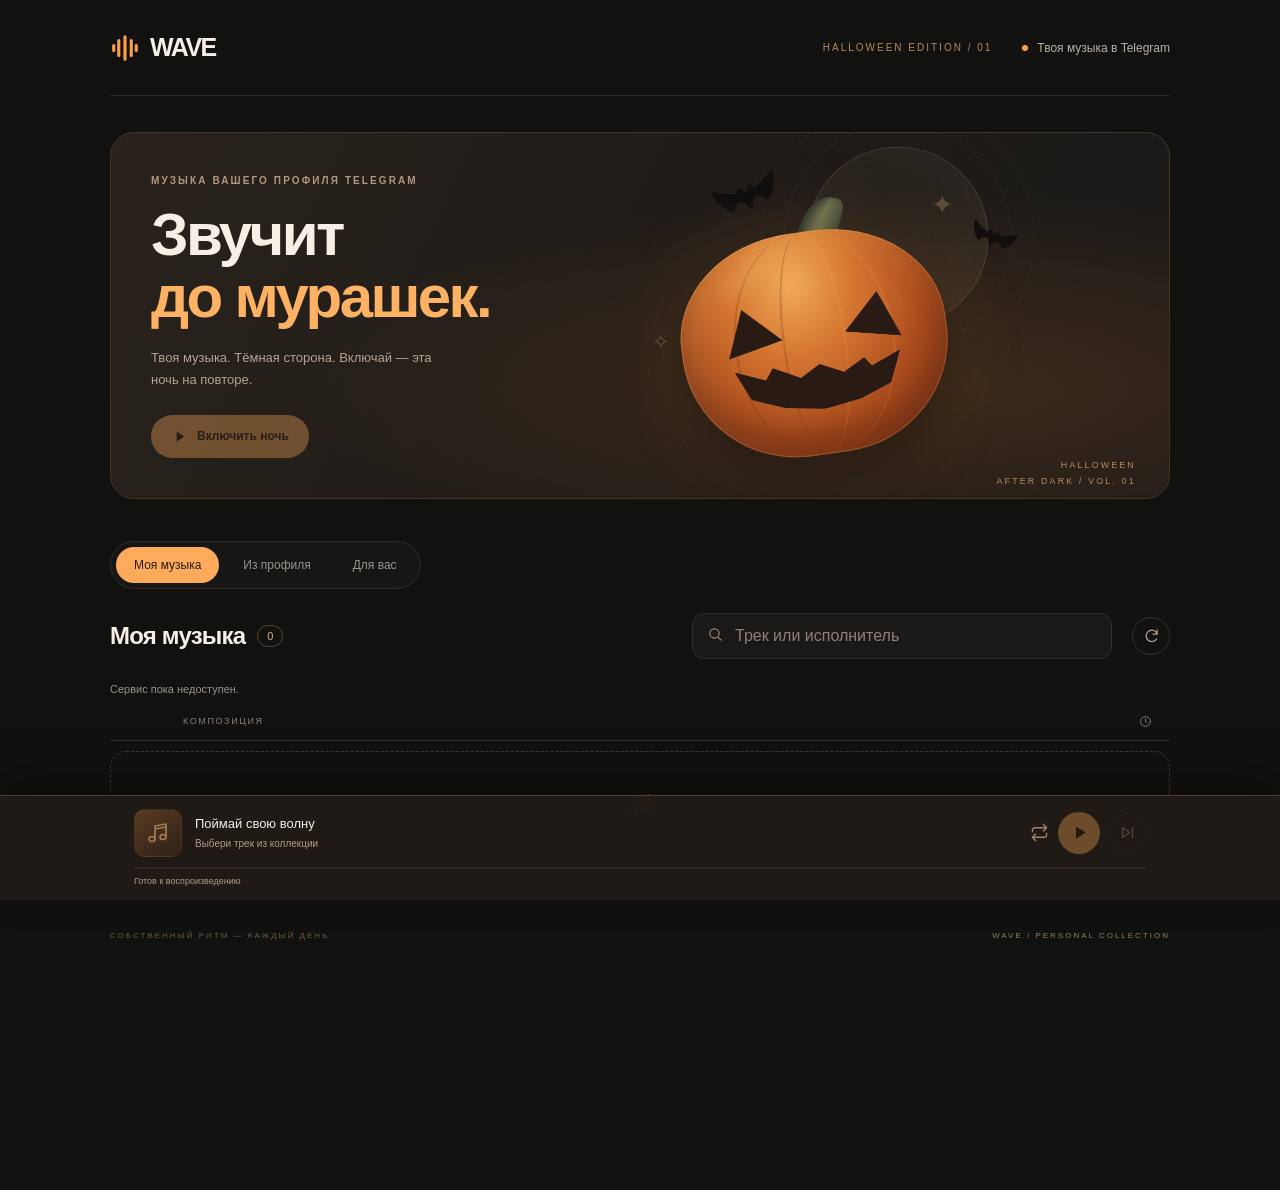
==== docs/index.html @ 6af0f184 "Keep player above search and configure Telegram fullscreen and swipe behavior" ====
<!doctype html>
<html lang="ru" data-theme="halloween">
<head>
<meta charset="utf-8">
<meta name="viewport" content="width=device-width, initial-scale=1, minimum-scale=1, maximum-scale=1, user-scalable=no, viewport-fit=cover">
<meta name="referrer" content="no-referrer">
<meta name="theme-color" content="#101211">
<title>WAVE — на своей волне</title>
<script src="https://telegram.org/js/telegram-web-app.js"></script>
<script src="./config.js"></script>
<script defer src="./app.js"></script>
<style>
:root{color-scheme:dark;--bg:#101211;--surface:#191c1a;--text:#f0f2ed;--muted:#8f9891;--line:#2b302c;--mint:#c0f2ce;font-family:Inter,-apple-system,BlinkMacSystemFont,"Segoe UI",sans-serif;background:var(--bg);color:var(--text);font-synthesis:none}
*{box-sizing:border-box}body{margin:0;-webkit-font-smoothing:antialiased}button,input{font:inherit}button{cursor:pointer}button:disabled{opacity:.35;cursor:default}button,input,summary{-webkit-tap-highlight-color:transparent}button:focus-visible,input:focus-visible,summary:focus-visible{outline:2px solid var(--mint);outline-offset:5px}button{color:inherit}svg{display:block;width:22px;height:22px;fill:none;stroke:currentColor;stroke-width:1.7;stroke-linecap:round;stroke-linejoin:round}.symbols{position:absolute;width:0;height:0;overflow:hidden}[hidden]{display:none!important}
.shell{max-width:1140px;margin:0 auto;padding:0 40px}.topbar{height:96px;display:flex;align-items:center;justify-content:space-between;border-bottom:1px solid var(--line)}.brand{display:flex;align-items:center;gap:10px;font-size:25px;font-weight:800;letter-spacing:-1.5px}.brand svg{width:30px;height:30px;color:var(--mint);stroke-width:2.5}.topnote{display:flex;align-items:center;gap:9px;color:#b9c0b9;font-size:12px}.topnote i{width:6px;height:6px;background:var(--mint);border-radius:50%}.edition{color:#626d65;font-size:10px;letter-spacing:2px;text-transform:uppercase}.header-end{display:flex;align-items:center;gap:30px}
main{padding-bottom:250px}.hero{position:relative;display:grid;grid-template-columns:1.2fr 1fr;min-height:340px;margin:36px 0 42px;overflow:hidden;border-radius:24px;border:1px solid #303c32;background:linear-gradient(120deg,#202a21 0%,#202a21 40%,#18221b 100%)}.hero-copy{padding:38px 38px 34px;z-index:1}.eyebrow{margin:0 0 18px;color:#a8baa9;font-size:10px;font-weight:600;letter-spacing:2.1px;text-transform:uppercase}.hero h1{margin:0;font-size:clamp(38px,5vw,62px);font-weight:550;line-height:1.04;letter-spacing:-3px}.hero h1 span{color:var(--mint)}.hero-description{color:#acb7ad;font-size:13px;line-height:1.7;max-width:340px;margin:18px 0 24px}.primary{border:0;display:inline-flex;align-items:center;justify-content:center;gap:9px;border-radius:30px;padding:13px 20px;background:var(--mint);color:#17251b;font-size:12px;font-weight:650;transition:background .15s,transform .15s}.primary:hover:enabled{background:#d6ffdf;transform:translateY(-1px)}.primary svg{width:17px;height:17px;fill:currentColor;stroke:none}.hero-art{position:relative;min-height:300px;overflow:hidden}.record{width:300px;height:300px;position:absolute;left:8%;top:25px;border-radius:50%;background:repeating-radial-gradient(circle at center,#181d19 0,#181d19 2px,#2d352d 3px,#131814 4px);box-shadow:0 18px 55px #0007;transform:rotate(-20deg);border:1px solid #424e40}.record:before{content:"";position:absolute;inset:29%;border-radius:50%;background:conic-gradient(from 30deg,#c2edbd,#75a887,#d5f5c3,#91ba8a,#c2edbd);border:8px solid #141a15}.record:after{content:"";position:absolute;inset:48%;background:#19251b;border:2px solid #c6e6bf;border-radius:50%}.record-type{position:absolute;top:122px;left:0;right:0;text-align:center;font-size:11px;font-weight:800;letter-spacing:4px;color:#263b2b;transform:rotate(20deg)}.orbit{position:absolute;width:360px;height:360px;top:-6px;left:0;border:1px solid #64745b44;border-radius:50%;transform:rotate(-25deg)}.orbit:after{content:"";position:absolute;right:12%;top:10%;width:8px;height:8px;background:var(--mint);border-radius:50%;box-shadow:0 0 20px #c0f2ce66}.art-caption{position:absolute;bottom:26px;right:25px;letter-spacing:2px;font-size:8px;color:#859b81;text-transform:uppercase}
.library-top{display:flex;justify-content:space-between;align-items:center;gap:20px;margin-bottom:22px}.section-title{display:flex;align-items:center;gap:12px}.section-title h2{font-size:24px;font-weight:550;letter-spacing:-.8px;margin:0}.count{border:1px solid #384139;color:#a5b2a6;border-radius:30px;padding:4px 9px;font-size:11px;font-variant-numeric:tabular-nums}.icon-button{display:grid;place-items:center;width:38px;height:38px;flex-shrink:0;border:1px solid var(--line);border-radius:50%;background:transparent;color:#a9b3aa;transition:background .15s}.icon-button:hover:enabled{background:#28312a;color:var(--mint)}.icon-button svg{width:17px;height:17px}.search-wrap{position:relative;max-width:320px;flex:1;margin-left:auto}.search-wrap svg{position:absolute;left:15px;top:13px;color:#79867c;width:17px;height:17px}input[type=search]{appearance:none;width:100%;border:1px solid var(--line);border-radius:12px;padding:13px 14px 13px 42px;background:#171b18;color:var(--text);font-size:12px}input::placeholder{color:#77837b}.library-status{color:var(--muted);font-size:11px;line-height:1.6;min-height:18px;margin:0 0 16px}.table-head{display:flex;align-items:center;justify-content:space-between;border-bottom:1px solid var(--line);padding:0 18px 12px 73px;font-size:9px;letter-spacing:1.6px;color:#727f75;text-transform:uppercase}.table-head svg{width:13px;height:13px}#tracks{list-style:none;padding:0;margin:8px 0 0}.track{display:flex;align-items:center;gap:14px;text-align:left;width:100%;background:transparent;border:1px solid transparent;padding:10px 12px;border-radius:12px;transition:background .15s}.track:hover:enabled{background:#1b211c}.track.active{background:#243027;border-color:#3f5745}.track-art{display:grid;place-items:center;position:relative;width:42px;height:42px;flex-shrink:0;overflow:hidden;border-radius:9px;color:#e1efdd;background:var(--cover,#364d3d)}.track-art:before{content:"";position:absolute;width:40px;height:40px;border:1px solid #ffffff30;border-radius:50%;transform:translate(12px,14px)}.track-art:after{content:"";position:absolute;width:23px;height:23px;border:1px solid #ffffff30;border-radius:50%;transform:translate(12px,14px)}.track-art svg{width:18px;height:18px;z-index:1}.track-copy{flex:1;min-width:0}.track-title{display:block;overflow:hidden;text-overflow:ellipsis;white-space:nowrap;font-size:13px;font-weight:500;color:#e1e7de}.track.active .track-title{color:var(--mint)}.track-detail{display:block;color:#88958b;font-size:11px;margin-top:6px;overflow:hidden;text-overflow:ellipsis;white-space:nowrap}.track-duration{color:#8a978d;font-size:11px;font-variant-numeric:tabular-nums;flex-shrink:0}.track-current{width:18px;height:18px;color:var(--mint);display:none}.track.active .track-current{display:block}.track.active .track-duration{display:none}.empty-state{padding:40px 12px;text-align:center;border:1px dashed #2e3930;border-radius:16px;margin-top:10px}.empty-state svg{margin:auto auto 14px;color:#809a84;width:28px;height:28px}.empty-state p{color:#8d9d90;font-size:13px;margin:0;line-height:1.7}.secondary{background:transparent;border:1px solid #364338;color:#c1cfc3;border-radius:30px;padding:11px 20px;font-size:12px}#more{display:block;margin:22px auto}.tools{margin-top:30px;border-top:1px solid var(--line);padding-top:18px;color:#6e7f72;font-size:11px}.tools summary{cursor:pointer;width:max-content}.tools-content{padding-top:18px}.tools p{line-height:1.7;max-width:500px}.tools button{font-size:11px;padding:9px 13px;margin-right:8px}.tools pre{white-space:pre-wrap;overflow-wrap:anywhere;font-size:10px;max-height:180px;overflow:auto}.library-heading-note{display:flex;justify-content:space-between;color:#526357;letter-spacing:2px;font-size:8px;margin-top:34px}.library-heading-note span:last-child{color:#7c8b80}
.player-dock{position:fixed;bottom:0;left:0;right:0;z-index:10;border-top:1px solid #344137;background:#181f1bea;backdrop-filter:blur(24px);-webkit-backdrop-filter:blur(24px);padding:16px 0 max(12px,env(safe-area-inset-bottom));box-shadow:0 -14px 50px #0003}.player-inner{max-width:1060px;margin:auto;display:grid;grid-template-columns:1fr minmax(200px,1.1fr) auto;gap:20px;align-items:center;padding:0 24px}.now-playing{display:flex;align-items:center;gap:13px;min-width:0}.now-art{width:48px;height:48px;border-radius:11px;background:linear-gradient(145deg,#466c51,#24392b);flex-shrink:0;display:grid;place-items:center;color:var(--mint)}.now-art svg{width:24px;height:24px}.now-meta{min-width:0}.now-meta h2{font-size:13px;font-weight:500;margin:0 0 7px;white-space:nowrap;overflow:hidden;text-overflow:ellipsis}.now-meta small{color:#91a295;font-size:10px;display:block;overflow:hidden;text-overflow:ellipsis;white-space:nowrap}.transport{display:flex;align-items:center;gap:9px}.transport .primary{min-width:90px;padding:12px 15px;font-size:11px}.transport .icon-button{width:37px;height:37px}.repeat-label{cursor:pointer;display:flex;align-items:center;color:#718477;position:relative}.repeat-label svg{width:19px;height:19px}.repeat-label input{position:absolute;opacity:0;width:30px;height:30px;left:-5px;cursor:pointer}.repeat-label:has(input:checked){color:var(--mint)}.repeat-label:focus-within{outline:2px solid var(--mint);outline-offset:5px;border-radius:4px}.audio-wrap{min-width:0}audio{width:100%;display:block;height:34px;accent-color:var(--mint);color-scheme:dark}#status{font-size:9px;color:#91a295;margin:7px 10px 0;min-height:12px;line-height:1.5}.player-dock:not(.has-track) .now-art{opacity:.6}.profile-refresh.busy svg{animation:spin 1s linear infinite}@keyframes spin{to{transform:rotate(360deg)}}
@media(min-width:1000px){.hero{min-height:355px}.hero-art{transform:scale(1.1);transform-origin:center right}.hero-copy{padding:40px}}
@media(max-width:700px){.shell{padding:0 20px}.topbar{height:76px}.brand{font-size:23px}.brand svg{width:26px;height:26px}.edition{display:none}.topnote{font-size:10px}.hero{margin:24px 0 30px;grid-template-columns:1fr .55fr;min-height:285px;border-radius:20px}.hero-copy{padding:25px 22px;min-width:0}.eyebrow{font-size:8px;letter-spacing:1.6px;max-width:180px;line-height:1.7;margin-bottom:16px}.hero h1{font-size:40px;letter-spacing:-2px;position:relative;width:230px}.hero-description{font-size:11px;max-width:190px;margin:15px 0 20px}.hero-art{min-height:240px;overflow:visible;pointer-events:none}.record{width:220px;height:220px;top:42px;left:0;opacity:.65}.record-type{top:89px;font-size:8px}.orbit{width:250px;height:250px;top:27px;left:-15px}.art-caption{display:none}.hero-copy .primary{font-size:11px;padding:12px 16px}.library-top{flex-wrap:wrap;gap:16px;margin-bottom:14px}.section-title h2{font-size:23px}.search-wrap{flex-basis:100%;order:3;max-width:none;margin-left:0}.profile-refresh{margin-left:auto}.library-status{font-size:10px}.table-head{font-size:8px;padding-left:65px}.track{padding:9px 6px;gap:12px}.track-title{font-size:12px}.track-detail{font-size:10px}.track-art{width:40px;height:40px}.track-duration{font-size:10px}.player-inner{grid-template-columns:1fr auto;gap:12px;padding:0 18px}.audio-wrap{grid-column:1/-1;grid-row:2}.now-art{width:42px;height:42px}.now-meta h2{font-size:12px;max-width:190px}.now-meta small{font-size:10px}.transport{gap:10px}.transport .primary{min-width:74px;padding:11px 12px;font-size:10px}.transport .icon-button{width:30px;height:30px;border:0}.repeat-label{display:none}.player-dock{padding-top:14px}.library-heading-note{font-size:7px}main{padding-bottom:245px}}
@media(max-width:360px){.shell{padding:0 15px}.hero h1{font-size:35px;width:200px}.hero-copy{padding:24px 18px}.hero-description{max-width:170px}.record{left:8px}.now-meta h2{max-width:130px}.transport{gap:4px}.topnote{font-size:9px}}
@media(prefers-reduced-motion:reduce){*{animation:none!important;transition:none!important}}
</style>
<link rel="stylesheet" href="./theme.css">
</head>
<body>
<svg class="symbols" aria-hidden="true"><defs>
<symbol id="i-wave" viewBox="0 0 24 24"><path d="M3 10v4m4-8v12m5-15v18m5-15v12m4-8v4"/></symbol>
<symbol id="i-bat" viewBox="0 0 64 32"><path d="M32 14 27 7 23 12C15 10 7 4 2 2c1 10 5 19 14 25 2-6 6-8 11-6l5 9 5-9c5-2 9 0 11 6 9-6 13-15 14-25-5 2-13 8-21 10l-4-5Z" fill="currentColor" stroke="none"/></symbol>
<symbol id="i-fullscreen" viewBox="0 0 24 24"><path d="M8 3H3v5m13-5h5v5M3 16v5h5m13-5v5h-5"/></symbol>
<symbol id="i-plus" viewBox="0 0 24 24"><path d="M12 5v14M5 12h14"/></symbol>
<symbol id="i-check" viewBox="0 0 24 24"><path d="m5 12 4 4L19 6"/></symbol>
<symbol id="i-play" viewBox="0 0 24 24"><path d="m8 5 11 7-11 7Z"/></symbol>
<symbol id="i-pause" viewBox="0 0 24 24"><rect x="6" y="5" width="4" height="14" rx="1" fill="currentColor" stroke="none"/><rect x="14" y="5" width="4" height="14" rx="1" fill="currentColor" stroke="none"/></symbol>
<symbol id="i-chevron" viewBox="0 0 24 24"><path d="m6 9 6 6 6-6"/></symbol>
<symbol id="i-search" viewBox="0 0 24 24"><circle cx="10.5" cy="10.5" r="6.5"/><path d="m16 16 4 4"/></symbol>
<symbol id="i-refresh" viewBox="0 0 24 24"><path d="M20 10a8 8 0 1 0-1 7M20 4v6h-6"/></symbol>
<symbol id="i-next" viewBox="0 0 24 24"><path d="m5 5 10 7-10 7Zm14 0v14"/></symbol>
<symbol id="i-repeat" viewBox="0 0 24 24"><path d="m17 2 4 4-4 4M3 11V9a3 3 0 0 1 3-3h15M7 22l-4-4 4-4m14-1v2a3 3 0 0 1-3 3H3"/></symbol>
<symbol id="i-clock" viewBox="0 0 24 24"><circle cx="12" cy="12" r="9"/><path d="M12 7v5l3 2"/></symbol>
<symbol id="i-note" viewBox="0 0 24 24"><path d="M9 18V5l11-2v13M9 8l11-2"/><ellipse cx="6" cy="18" rx="3" ry="2.5"/><ellipse cx="17" cy="16" rx="3" ry="2.5"/></symbol>
</defs></svg>
<div class="shell">
<header class="topbar"><div class="brand"><svg aria-hidden="true"><use href="#i-wave"/></svg>WAVE</div><div class="header-end"><button id="fullscreen" type="button" class="icon-button" aria-label="На весь экран" title="На весь экран" hidden><svg aria-hidden="true"><use href="#i-fullscreen"/></svg></button><span class="edition">Personal music space</span><span class="topnote"><i></i>Твоя музыка в Telegram</span></div></header>
<main>
<section class="hero" aria-labelledby="hero-title"><div class="hero-copy"><p class="eyebrow">Музыка вашего профиля Telegram</p><h1 id="hero-title">На своей<br><span>волне.</span></h1><p class="hero-description">Любимые треки уже здесь.<br>Остаётся только нажать play.</p><button id="play-all" class="primary" disabled><svg aria-hidden="true"><use href="#i-play"/></svg>Слушать всё</button></div><div class="hero-art" aria-hidden="true"><div class="orbit"></div><div class="record"><span class="record-type">WAVE / 01</span></div><div class="halloween-art"><div class="moon"></div><svg class="bat bat-one"><use href="#i-bat"/></svg><svg class="bat bat-two"><use href="#i-bat"/></svg><div class="pumpkin-stem"></div><div class="pumpkin"><div class="pumpkin-rib rib-one"></div><div class="pumpkin-rib rib-two"></div><div class="pumpkin-eye eye-left"></div><div class="pumpkin-eye eye-right"></div><div class="pumpkin-mouth"></div><span class="pumpkin-glint"></span></div><span class="season-label">HALLOWEEN<br>AFTER DARK / VOL. 01</span><span class="star star-one">✦</span><span class="star star-two">✧</span></div><span class="art-caption">Your music. Your frequency.</span></div></section>
<section aria-labelledby="library-title"><div class="source-tabs" role="tablist" aria-label="Источник музыки"><button id="tab-saved" type="button" role="tab" aria-selected="true">Моя музыка</button><button id="tab-profile" type="button" role="tab" aria-selected="false">Из профиля</button><button id="tab-catalog" type="button" role="tab" aria-selected="false">Найти музыку</button><button id="tab-for-you" type="button" role="tab" aria-selected="false">Для вас</button></div><div class="library-top"><div class="section-title"><h2 id="library-title">Моя музыка</h2><span id="track-count" class="count">0</span></div><form id="search-form" class="search-form"><label class="search-wrap"><svg aria-hidden="true"><use href="#i-search"/></svg><input id="search" type="search" placeholder="Трек или исполнитель" aria-label="Поиск по загруженной музыке" maxlength="200"></label><button id="search-submit" class="primary" type="submit" hidden>Найти</button></form><button id="profile" class="icon-button profile-refresh" aria-label="Обновить мою музыку" title="Обновить мою музыку"><svg aria-hidden="true"><use href="#i-refresh"/></svg></button></div>
<p id="library-status" class="library-status" role="status" aria-live="polite">Собираем твою коллекцию…</p><div class="table-head" aria-hidden="true"><span>Композиция</span><svg><use href="#i-clock"/></svg></div><ul id="tracks"></ul><div id="empty-state" class="empty-state" hidden><svg aria-hidden="true"><use href="#i-note"/></svg><p id="empty-message">Твоя коллекция скоро появится здесь</p></div><button id="more" class="secondary" hidden>Загрузить ещё</button></section>
<div class="library-heading-note"><span>СОБСТВЕННЫЙ РИТМ — КАЖДЫЙ ДЕНЬ</span><span>WAVE / PERSONAL COLLECTION</span></div>

</main></div>
<section class="player-dock" aria-label="Музыкальный плеер"><div class="player-inner"><button type="button" id="open-player" class="now-playing" aria-label="Открыть экран трека" disabled><div class="now-art" aria-hidden="true"><svg><use href="#i-note"/></svg></div><div class="now-meta"><h2 id="title">Поймай свою волну</h2><small id="performer">Выбери трек из коллекции</small></div><span class="equalizer dock-equalizer" aria-hidden="true"><i></i><i></i><i></i><i></i></span></button><div class="audio-wrap"><audio id="player" preload="metadata" playsinline></audio><div class="dock-progress" aria-hidden="true"></div><p id="status" role="status" aria-live="polite">Готов к воспроизведению</p></div><div class="transport"><label class="repeat-label" title="Повторять очередь"><input type="checkbox" id="repeat" aria-label="Повторять очередь"><svg aria-hidden="true"><use href="#i-repeat"/></svg></label><button id="play" class="primary playback-button" aria-label="Воспроизвести" disabled><svg aria-hidden="true"><use href="#i-play"/></svg></button><button id="next" class="icon-button" aria-label="Следующий трек" title="Следующий трек" disabled><svg aria-hidden="true"><use href="#i-next"/></svg></button></div></div></section>
<dialog id="now-playing-dialog" class="track-dialog" aria-labelledby="full-title">
<div class="full-player">
 <header class="full-header"><button id="close-player" class="icon-button" aria-label="Свернуть плеер"><svg aria-hidden="true"><use href="#i-chevron"/></svg></button><div><small>СЕЙЧАС ИГРАЕТ</small><p id="full-queue-title">Моя коллекция</p></div><span class="full-wave" aria-hidden="true"><svg><use href="#i-wave"/></svg></span></header>
 <div id="full-artwork" class="full-artwork"><div class="artwork-fallback"><div class="art-vinyl"></div><span>WAVE</span><small>PERSONAL COLLECTION / 01</small></div></div>
 <div class="full-track-meta"><div><h2 id="full-title">Выберите композицию</h2><p id="full-performer">WAVE</p></div><span class="equalizer full-equalizer" aria-hidden="true"><i></i><i></i><i></i><i></i><i></i></span></div>
 <div class="seek-area"><label class="sr-only" for="seek">Позиция воспроизведения</label><input id="seek" type="range" min="0" max="1" step="0.1" value="0" disabled><div class="playback-times"><span id="elapsed">0:00</span><span id="total-time">0:00</span></div></div>
 <div class="full-controls"><button id="full-repeat" class="icon-button" aria-label="Повторять очередь" aria-pressed="false"><svg aria-hidden="true"><use href="#i-repeat"/></svg></button><button id="previous" class="icon-button" aria-label="Предыдущий трек"><svg class="previous-icon" aria-hidden="true"><use href="#i-next"/></svg></button><button id="full-play" class="primary playback-button" aria-label="Воспроизвести"><svg aria-hidden="true"><use href="#i-play"/></svg></button><button id="full-next" class="icon-button" aria-label="Следующий трек"><svg aria-hidden="true"><use href="#i-next"/></svg></button><button id="full-save" class="icon-button" aria-label="Добавить в мою музыку" aria-pressed="false" disabled><svg aria-hidden="true"><use href="#i-plus"/></svg></button></div>
 <p id="full-status" class="full-status" role="status" aria-live="polite">Готов к воспроизведению</p>
 <p class="full-footer">ТВОЯ МУЗЫКА. ТВОЯ ВОЛНА.</p>
</div></dialog>
<div id="toast" class="toast" role="status" aria-live="polite" hidden></div>
</body>
</html>
---- docs/theme.css ----
/* Seasonal layer. Set WAVE_THEME=default on the server to return to the base theme. */
.halloween-art{display:none}
:root[data-theme=halloween]{--bg:#111110;--surface:#1d1b19;--text:#f5efe6;--muted:#9b9389;--line:#302b25;--mint:#ffab5b}
[data-theme=halloween] .topbar{border-color:#302a24}
[data-theme=halloween] .brand svg{color:#ff9f4a}
[data-theme=halloween] .topnote{color:#b9afa4}
[data-theme=halloween] .topnote i{background:#ff9f4a;box-shadow:0 0 12px #ff9f4a55}
[data-theme=halloween] .edition{color:#b78759;letter-spacing:2px}
[data-theme=halloween] .hero{background:radial-gradient(ellipse at 80% 70%,#79471e55 0,transparent 55%),linear-gradient(115deg,#29221c,#201c18 50%,#1a1918);border-color:#473323;min-height:355px}
[data-theme=halloween] .eyebrow{color:#b3977d}
[data-theme=halloween] .hero h1{font-size:clamp(38px,4.8vw,60px);letter-spacing:-2.6px}
[data-theme=halloween] .hero h1 span{color:#ffb164}
[data-theme=halloween] .hero-description{color:#b5a393;max-width:290px}
[data-theme=halloween] .hero-copy{padding-top:42px}
[data-theme=halloween] .primary{background:#ffab5b;color:#291b10}
[data-theme=halloween] .primary:hover:enabled{background:#ffbf83}
[data-theme=halloween] .record,[data-theme=halloween] .orbit,[data-theme=halloween] .art-caption{display:none}
[data-theme=halloween] .halloween-art{display:block;position:absolute;inset:0;isolation:isolate}
.pumpkin{position:absolute;width:242px;height:203px;left:38px;top:106px;border-radius:45% 45% 43% 43% / 45% 45% 50% 50%;background:radial-gradient(ellipse at 44% 22%,#f2aa5a 0,#d47631 30%,#aa4b1d 64%,#713318 100%);box-shadow:inset 0 -18px 30px #56200f88,inset 12px 10px 30px #ffc86d33,0 20px 30px #0005;z-index:3;transform:rotate(-8deg)}
.pumpkin:before{content:"";position:absolute;inset:0;border-radius:inherit;border:1px solid #ffc37b33;box-shadow:0 0 80px #e9914022}
.pumpkin-rib{position:absolute;border-radius:50%;top:0;bottom:0;border-left:2px solid #74361644;border-right:2px solid #ffb85a22}.rib-one{left:20%;right:20%}.rib-two{left:38%;right:38%}
.pumpkin-stem{position:absolute;width:34px;height:49px;left:147px;top:73px;background:linear-gradient(100deg,#374237,#6c7151,#333a2c);border-radius:70% 20% 15% 20%;transform:rotate(15deg);z-index:2;box-shadow:inset 5px 0 6px #161e1877}
.pumpkin-eye{position:absolute;top:62px;width:52px;height:39px;background:#291b13;clip-path:polygon(50% 0,100% 100%,0 100%);filter:drop-shadow(0 1px 2px #f9c268)}.eye-left{left:37px;transform:rotate(-12deg)}.eye-right{right:37px;transform:rotate(12deg)}
.pumpkin-mouth{position:absolute;left:45px;right:45px;top:118px;height:44px;background:#291b13;clip-path:polygon(0 0,18% 25%,23% 2%,39% 30%,51% 7%,65% 30%,78% 6%,82% 25%,100% 0,92% 65%,73% 89%,51% 100%,27% 87%,8% 61%)}
.pumpkin-glint{position:absolute;left:35px;top:28px;width:64px;height:12px;background:#ffda9133;filter:blur(8px);border-radius:50%;transform:rotate(-28deg)}
.moon{position:absolute;width:165px;height:165px;left:152px;top:29px;border:1px solid #99805e38;border-radius:50%;background:radial-gradient(circle at 40% 35%,#b6a17d0a,#a38d6420);z-index:0}.moon:before{content:"";position:absolute;inset:-22px;border:1px solid #99805e16;border-radius:50%}.moon:after{content:"";position:absolute;inset:-43px;border:1px solid #99805e0c;border-radius:50%}
.bat{position:absolute!important;width:64px!important;height:32px!important;color:#100f0e;z-index:4}.bat-one{top:57px;left:65px;transform:rotate(-20deg)}.bat-two{top:95px;left:289px;transform:rotate(20deg) scale(.7)}.star{position:absolute;color:#d3ad794d;z-index:1}.star-one{top:67px;left:265px;font-size:25px}.star-two{top:195px;left:11px;font-size:19px}.season-label{position:absolute;bottom:24px;right:30px;color:#b58b5c;font-size:8px;letter-spacing:2px;line-height:1.8;text-align:right;z-index:4}
[data-theme=halloween] .count{border-color:#55412e;color:#d4a97e}
[data-theme=halloween] .icon-button{border-color:#3a3027;color:#b8a28c}
[data-theme=halloween] .icon-button:hover:enabled{background:#33271d;color:#ffc28d}
[data-theme=halloween] input[type=search]{background:#1b1917;border-color:#332d27}
[data-theme=halloween] input::placeholder{color:#8d8175}
[data-theme=halloween] .search-wrap svg{color:#a28b76}
[data-theme=halloween] .table-head{color:#8e7e6f}
[data-theme=halloween] .track:hover:enabled{background:#241e19}
[data-theme=halloween] .track.active{background:#33271c;border-color:#674729}
[data-theme=halloween] .track-title{color:#e9e0d6}
[data-theme=halloween] .track.active .track-title{color:#ffbc7a}
[data-theme=halloween] .track-detail,[data-theme=halloween] .track-duration{color:#a39485}
[data-theme=halloween] .track-art{color:#f5d8b6}
[data-theme=halloween] .player-dock{background:#211b16ee;border-color:#543b29;box-shadow:0 -18px 50px #0004}
[data-theme=halloween] .now-art{color:#ffbc7a;background:linear-gradient(145deg,#82512a,#39271b);border:1px solid #b5783c33}
[data-theme=halloween] .now-meta small,[data-theme=halloween] #status{color:#b29b85}
[data-theme=halloween] .repeat-label{color:#9f8269}
[data-theme=halloween] .repeat-label:has(input:checked){color:#ffb164}
[data-theme=halloween] .empty-state{border-color:#493728}
[data-theme=halloween] .empty-state svg{color:#b88c62}
[data-theme=halloween] .empty-state p{color:#ad9884}
[data-theme=halloween] .secondary{border-color:#56402c;color:#d9b897}
[data-theme=halloween] .library-heading-note{color:#6f5740}
[data-theme=halloween] .library-heading-note span:last-child{color:#9a7a5d}
[data-theme=halloween] .tools{color:#a28b74}
@media(max-width:700px){[data-theme=halloween] .hero{min-height:285px;grid-template-columns:1fr .5fr}[data-theme=halloween] .hero-copy{padding:26px 22px}[data-theme=halloween] .hero h1{font-size:37px;letter-spacing:-1.9px;width:260px}[data-theme=halloween] .hero-description{max-width:195px;font-size:11px;line-height:1.7}[data-theme=halloween] .hero-art{opacity:.7;z-index:0}[data-theme=halloween] .halloween-art{transform:scale(.68);transform-origin:0 40%;width:330px;left:-48px;top:14px}.season-label{display:none}[data-theme=halloween] .hero-copy{z-index:2}[data-theme=halloween] .hero h1 span{text-shadow:0 2px 12px #241b13}}
@media(max-width:360px){[data-theme=halloween] .hero h1{font-size:33px;width:230px}[data-theme=halloween] .hero-copy{padding:24px 18px}[data-theme=halloween] .halloween-art{left:-43px;opacity:.65}}

/* Shared player controls and track screen, independent of the seasonal palette. */
.sr-only{position:absolute;width:1px;height:1px;padding:0;margin:-1px;overflow:hidden;clip:rect(0,0,0,0);white-space:nowrap;border:0}
.album-image{position:absolute;inset:0;width:100%;height:100%;object-fit:cover;border-radius:inherit;z-index:2}.now-art{position:relative;overflow:hidden}.track-art.has-artwork:before,.track-art.has-artwork:after{display:none}
.track-row{position:relative}.track{padding-right:58px}.row-play{position:absolute;right:10px;top:50%;transform:translateY(-50%);width:32px;height:32px;border:0;color:var(--mint);background:transparent}.row-play svg{width:17px;height:17px}.row-play svg:has(use[href="#i-play"]){fill:currentColor;stroke:none}.track-duration{font-size:10px}.track.active .track-duration{display:none}
.equalizer{display:inline-flex;align-items:center;justify-content:center;gap:3px;height:22px;flex-shrink:0;color:var(--mint)}.equalizer i{display:block;width:3px;height:5px;border-radius:3px;background:currentColor;transform-origin:center;animation:level .85s ease-in-out infinite alternate;animation-play-state:paused}.equalizer i:nth-child(2){animation-delay:-.3s;height:13px}.equalizer i:nth-child(3){animation-delay:-.6s;height:20px}.equalizer i:nth-child(4){animation-delay:-.15s;height:10px}.equalizer i:nth-child(5){animation-delay:-.45s;height:16px}.is-playing .equalizer i{animation-play-state:running}@keyframes level{0%{transform:scaleY(.35)}50%{transform:scaleY(1)}100%{transform:scaleY(.5)}}
.track .equalizer{display:none}.track.active .equalizer{display:inline-flex}.dock-equalizer{margin-left:auto;opacity:0;transition:opacity .2s}.is-playing .dock-equalizer{opacity:1}.full-equalizer{opacity:.3}.is-playing .full-equalizer{opacity:1}
button.now-playing{background:transparent;border:0;text-align:left;padding:0;cursor:pointer;color:inherit;width:100%}.now-playing:disabled{opacity:1;cursor:default}.player-dock .player-inner{grid-template-columns:minmax(0,1fr) auto;gap:8px 20px}.player-dock .audio-wrap{grid-column:1/-1;grid-row:2}.player-dock audio{display:none}.player-dock .transport .playback-button{min-width:42px;width:42px;height:42px;padding:0;border-radius:50%}.playback-button svg{width:21px;height:21px}.player-dock #status{margin:2px 0 0;font-size:9px}.player-dock{padding-top:13px}.dock-progress{height:2px;width:100%;margin:2px 0 6px;background:#ffffff12;border-radius:2px;overflow:hidden}.dock-progress:before{content:"";display:block;height:100%;width:var(--progress,0%);background:var(--mint);transition:width .2s linear}
body.player-open{overflow:hidden}.track-dialog{width:min(100% - 40px,520px);max-width:none;max-height:94dvh;padding:0;border:1px solid var(--line);border-radius:26px;background:radial-gradient(ellipse at 50% 28%,#35423855,transparent 65%),#171c18;color:var(--text);box-shadow:0 30px 100px #0008}.track-dialog::backdrop{background:#080908cc;backdrop-filter:blur(12px)}.full-player{max-width:440px;margin:0 auto;padding:22px 30px 28px}.full-header{display:flex;align-items:center;justify-content:space-between;margin-bottom:30px}.full-header>div{text-align:center}.full-header small{font-size:8px;letter-spacing:2.2px;color:var(--muted)}.full-header p{font-size:11px;margin:6px 0 0}.full-header .icon-button{width:42px;height:42px;border:0}.full-wave{width:42px;display:grid;place-items:center;color:var(--mint)}.full-artwork{position:relative;aspect-ratio:1;width:100%;max-width:360px;margin:auto;overflow:hidden;border-radius:18px;background:#283e2e;box-shadow:0 20px 50px #0005;border:1px solid #ffffff12}.artwork-fallback{position:absolute;inset:0;background:radial-gradient(ellipse at 20% 10%,#93be7766,transparent 60%),linear-gradient(135deg,#213e2b,#627251);overflow:hidden;display:flex;flex-direction:column;justify-content:space-between;padding:25px}.artwork-fallback>span{position:relative;z-index:1;font-size:27px;letter-spacing:-1px;font-weight:800}.artwork-fallback>small{position:relative;z-index:1;font-size:8px;letter-spacing:2px;color:#ffffffaa}.art-vinyl{position:absolute;inset:17% -20% -15% 15%;border-radius:50%;background:repeating-radial-gradient(circle,#142016 0,#142016 2px,#3c4c37 3px,#172319 5px);box-shadow:0 10px 35px #0006;transform:rotate(-20deg)}.art-vinyl:after{content:"";position:absolute;inset:34%;background:var(--mint);border:20px solid #8da47d;border-radius:50%}.full-artwork.has-artwork .artwork-fallback{visibility:hidden}.full-track-meta{display:flex;align-items:center;justify-content:space-between;gap:20px;margin-top:28px}.full-track-meta>div{min-width:0}.full-track-meta h2{font-size:22px;line-height:1.3;letter-spacing:-.6px;font-weight:550;margin:0;overflow-wrap:anywhere}.full-track-meta p{font-size:13px;line-height:1.5;color:var(--muted);margin:8px 0 0}.full-equalizer{height:28px;gap:4px}.full-equalizer i{width:3px}.seek-area{margin-top:24px}#seek{width:100%;margin:0;height:20px;appearance:none;background:transparent;cursor:pointer;--progress:0%}#seek::-webkit-slider-runnable-track{height:3px;background:linear-gradient(to right,var(--mint) var(--progress),#ffffff22 var(--progress));border-radius:4px}#seek::-webkit-slider-thumb{appearance:none;width:11px;height:11px;border-radius:50%;background:var(--mint);margin-top:-4px}#seek::-moz-range-track{height:3px;background:#ffffff22;border-radius:4px}#seek::-moz-range-progress{height:3px;background:var(--mint)}#seek::-moz-range-thumb{width:11px;height:11px;border:0;border-radius:50%;background:var(--mint)}#seek:disabled{opacity:.4;cursor:default}.playback-times{display:flex;justify-content:space-between;font-size:10px;color:var(--muted);font-variant-numeric:tabular-nums;margin-top:3px}.full-controls{display:flex;align-items:center;justify-content:space-between;margin-top:22px;gap:8px}.full-controls>.icon-button{width:44px;height:44px;border:0}.full-controls>.icon-button svg{width:24px;height:24px}.full-controls .playback-button{width:72px;height:72px;border-radius:50%;padding:0}.full-controls .playback-button svg{width:28px;height:28px}.previous-icon{transform:rotate(180deg)}.full-control-spacer{width:44px}.full-footer{font-size:8px;letter-spacing:2.3px;color:#758879;text-align:center;margin:30px 0 0}#full-repeat[aria-pressed=true]{color:var(--mint);background:#ffffff08}
[data-theme=halloween] .track-dialog{background:radial-gradient(ellipse at 50% 24%,#7c4c2c33,transparent 70%),#211b17;border-color:#4f3726}[data-theme=halloween] .full-artwork{background:#5d3823}[data-theme=halloween] .artwork-fallback{background:radial-gradient(ellipse at 20% 10%,#ef9d4b55,transparent 60%),linear-gradient(135deg,#653c25,#33271f)}[data-theme=halloween] .art-vinyl{background:repeating-radial-gradient(circle,#211a15 0,#211a15 2px,#554132 3px,#281e17 5px)}[data-theme=halloween] .art-vinyl:after{border-color:#a36a3d}[data-theme=halloween] .full-footer{color:#a07b59}
@media(max-width:700px){.track{padding-right:54px}.row-play{right:5px;width:34px;height:34px}.track.active .equalizer{margin-right:3px}.track-duration{display:none}.player-dock .now-meta h2{max-width:205px}.now-meta{flex:1}.dock-equalizer{margin:0 8px 0 0}.track-dialog{width:100%;height:100%;height:100dvh;max-height:none;border:0;border-radius:0}.full-player{min-height:100%;padding:max(18px,env(safe-area-inset-top)) 28px max(24px,env(safe-area-inset-bottom));display:flex;flex-direction:column;justify-content:center}.full-header{margin-bottom:28px}.full-artwork{flex-shrink:0;width:100%;max-width:min(350px,48dvh)}.full-track-meta{margin-top:28px}.full-track-meta h2{font-size:23px}.full-footer{margin-bottom:10px}.player-dock .transport .playback-button{min-width:42px;width:42px;height:42px}.full-controls{margin-top:22px}main{padding-bottom:180px}}
@media(max-height:700px){.full-player{padding-top:12px;padding-bottom:18px}.full-header{margin-bottom:16px}.full-artwork{max-width:min(300px,40dvh)}.full-track-meta{margin-top:18px}.full-track-meta h2{font-size:20px}.seek-area{margin-top:14px}.full-controls{margin-top:14px}.full-controls .playback-button{width:60px;height:60px}.full-footer{margin-top:18px}}
@media(max-width:360px){.full-player{padding-left:24px;padding-right:24px}.player-dock .now-meta h2{max-width:135px}.dock-equalizer{display:none}.full-track-meta h2{font-size:20px}}
@media(prefers-reduced-motion:reduce){.equalizer i{animation:none!important}.dock-progress:before{transition:none}}

.full-status{font-size:11px;line-height:1.5;color:var(--muted);text-align:center;min-height:17px;margin:18px 0 0}.full-status+.full-footer{margin-top:15px}

.source-tabs{display:flex;gap:6px;margin:0 0 24px;padding:5px;width:max-content;background:#ffffff05;border:1px solid var(--line);border-radius:30px}.source-tabs button{border:0;background:transparent;color:var(--muted);padding:11px 18px;border-radius:25px;font-size:12px}.source-tabs button[aria-selected=true]{background:var(--mint);color:#251a11}.search-form{display:flex;align-items:center;gap:8px;flex:1;max-width:420px;margin-left:auto}.search-form .search-wrap{max-width:none;margin-left:0}.search-form .primary{padding:12px 16px;flex-shrink:0}.track-row button:disabled .track-detail{white-space:normal;line-height:1.5}
@media(max-width:700px){.search-form{order:3;flex-basis:100%;max-width:none;margin-left:0}.search-form .search-wrap{order:initial;flex-basis:auto}.source-tabs{margin-bottom:22px}.source-tabs button{font-size:11px;padding:10px 17px}}

/* App interaction and personal library. */
html,body{touch-action:pan-x pan-y;-webkit-text-size-adjust:100%;overscroll-behavior-x:none}
.search-form input[type=search]{font-size:16px}
.source-tabs{max-width:100%;overflow-x:auto;scrollbar-width:none}.source-tabs::-webkit-scrollbar{display:none}.source-tabs button{white-space:nowrap;flex-shrink:0}
.track{padding-right:102px}.row-play{right:51px}.row-save{position:absolute;right:7px;top:50%;transform:translateY(-50%);width:38px;height:38px;border:0;background:transparent;color:var(--muted)}.row-save[aria-pressed=true],#full-save[aria-pressed=true]{color:var(--mint)}
#full-save{width:44px;height:44px;border:0}
.toast{position:fixed;left:50%;bottom:calc(125px + env(safe-area-inset-bottom));transform:translateX(-50%);z-index:100;background:#eee7de;color:#241b14;box-shadow:0 10px 40px #0005;border-radius:14px;padding:12px 18px;max-width:calc(100vw - 32px);font-size:12px;text-align:center}
@media(max-width:700px){.track{padding-right:96px}.row-play{right:47px;width:44px;height:44px}.row-save{right:3px;width:44px;height:44px}.source-tabs{width:100%;gap:2px;padding:4px}.source-tabs button{padding:10px 13px;font-size:11px}.search-form input[type=search]{padding-left:40px;font-size:16px}}

/* Keep transport available above search while the software keyboard is open. */
.search-focused .player-dock{top:calc(var(--search-dock-top,0px) + var(--wave-top-inset,0px) + 8px);bottom:auto;left:8px;right:8px;border:1px solid var(--line);border-radius:16px;padding:8px 0;box-shadow:0 8px 28px #0005}
.search-focused .player-dock .player-inner{padding:0 10px;gap:8px;grid-template-columns:minmax(0,1fr) auto}
.search-focused .player-dock .audio-wrap{display:none}
.search-focused .player-dock .now-art{width:34px;height:34px;border-radius:8px}
.search-focused .player-dock .now-playing{gap:9px}
.search-focused .player-dock .now-meta h2{max-width:none;font-size:12px;margin-bottom:4px}
.search-focused .player-dock .now-meta small{font-size:9px}
.search-focused .player-dock .dock-equalizer,.search-focused .player-dock .repeat-label{display:none}
.search-focused .player-dock .transport{gap:6px}
.search-focused .player-dock .transport .playback-button,.search-focused .player-dock .transport .icon-button{width:36px;min-width:36px;height:36px}

/* Fullscreen Telegram controls and system cutouts have separate safe areas. */
:root{--wave-top-inset:calc(max(env(safe-area-inset-top,0px),var(--tg-safe-area-inset-top,0px)) + var(--tg-content-safe-area-inset-top,0px));--wave-bottom-inset:calc(max(env(safe-area-inset-bottom,0px),var(--tg-safe-area-inset-bottom,0px)) + var(--tg-content-safe-area-inset-bottom,0px))}
.is-fullscreen body{padding-top:var(--wave-top-inset)}
.is-fullscreen .shell{padding-left:max(20px,var(--tg-safe-area-inset-left,0px),var(--tg-content-safe-area-inset-left,0px));padding-right:max(20px,var(--tg-safe-area-inset-right,0px),var(--tg-content-safe-area-inset-right,0px))}
.is-fullscreen:not(.search-focused) .player-dock{padding-bottom:max(12px,var(--wave-bottom-inset))}
.is-fullscreen .full-player{padding-top:calc(18px + var(--wave-top-inset));padding-bottom:calc(24px + var(--wave-bottom-inset))}
@media(max-width:700px){.header-end{gap:12px}.header-end:has(#fullscreen:not([hidden])) .topnote{display:none}}
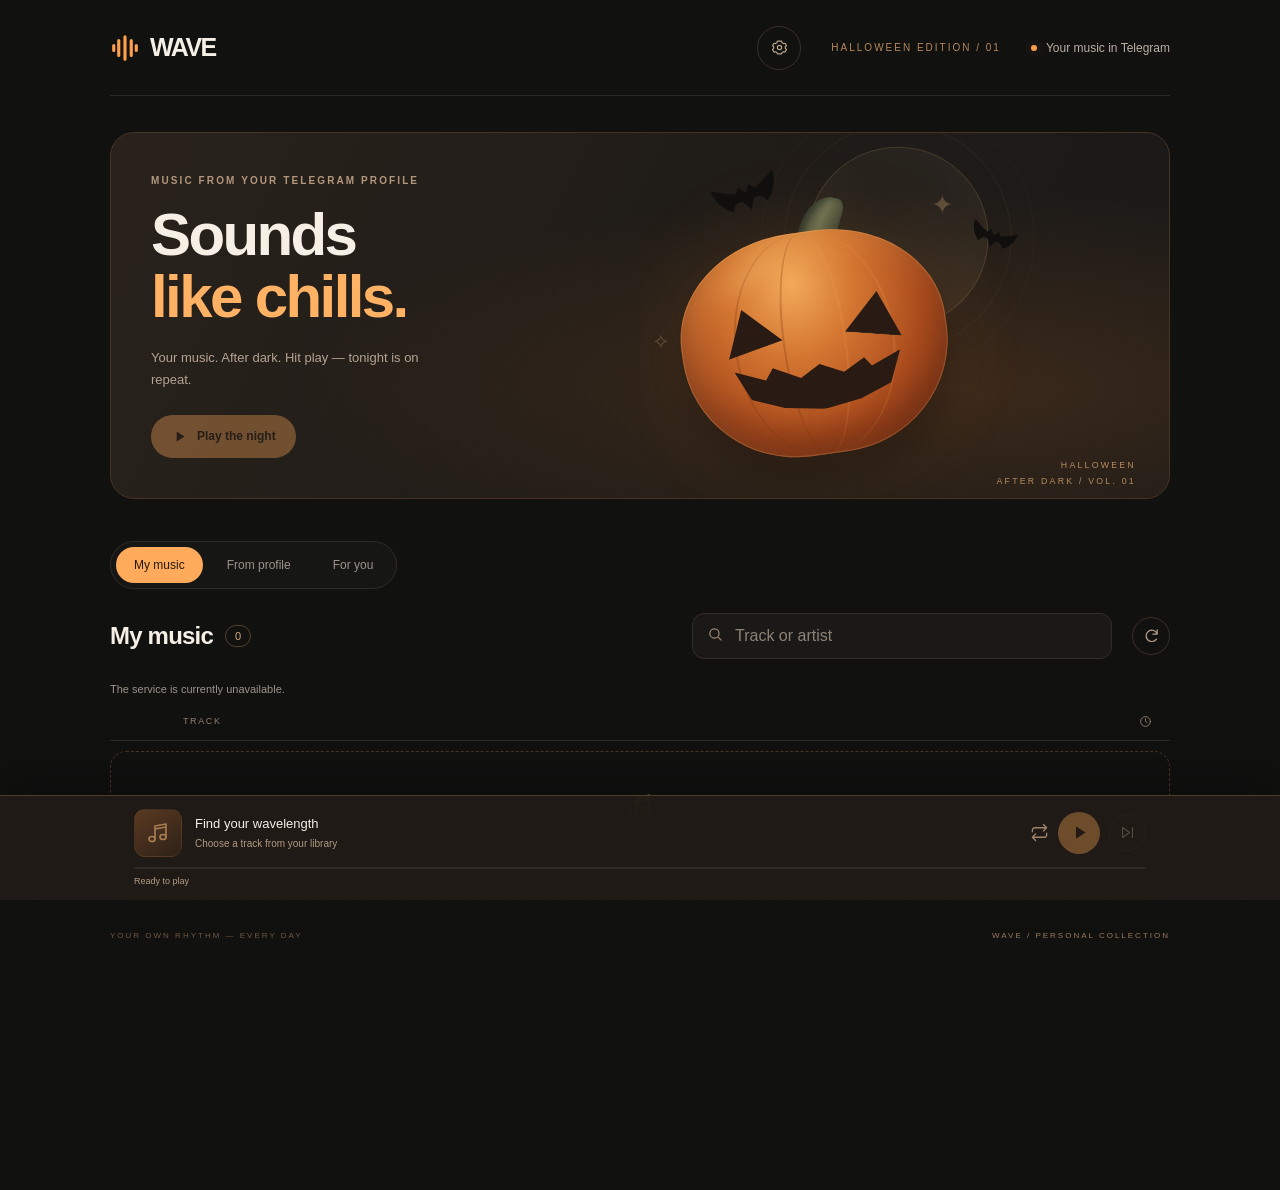
==== commit add51c42: "Preserve search on scroll, blend music recommendations and localize the app automatically" ====
--- a/docs/index.html
+++ b/docs/index.html
@@ -8,6 +8,7 @@
 <title>WAVE — на своей волне</title>
 <script src="https://telegram.org/js/telegram-web-app.js"></script>
 <script src="./config.js"></script>
+<script defer src="./i18n.js"></script>
 <script defer src="./app.js"></script>
 <style>
 :root{color-scheme:dark;--bg:#101211;--surface:#191c1a;--text:#f0f2ed;--muted:#8f9891;--line:#2b302c;--mint:#c0f2ce;font-family:Inter,-apple-system,BlinkMacSystemFont,"Segoe UI",sans-serif;background:var(--bg);color:var(--text);font-synthesis:none}
@@ -27,6 +28,8 @@
 <svg class="symbols" aria-hidden="true"><defs>
 <symbol id="i-wave" viewBox="0 0 24 24"><path d="M3 10v4m4-8v12m5-15v18m5-15v12m4-8v4"/></symbol>
 <symbol id="i-bat" viewBox="0 0 64 32"><path d="M32 14 27 7 23 12C15 10 7 4 2 2c1 10 5 19 14 25 2-6 6-8 11-6l5 9 5-9c5-2 9 0 11 6 9-6 13-15 14-25-5 2-13 8-21 10l-4-5Z" fill="currentColor" stroke="none"/></symbol>
+<symbol id="i-settings" viewBox="0 0 24 24"><path d="m9 3-.6 2.2-2 1.2L4.2 6l-2 3.4 1.6 1.6v2L2.2 15l2 3.4 2.2-.4 2 1.2L9 21h6l.6-1.8 2-1.2 2.2.4 2-3.4-1.6-2v-2l1.6-1.6-2-3.4-2.2.4-2-1.2L15 3Z"/><circle cx="12" cy="12" r="3"/></symbol>
+<symbol id="i-close" viewBox="0 0 24 24"><path d="m6 6 12 12M6 18 18 6"/></symbol>
 <symbol id="i-fullscreen" viewBox="0 0 24 24"><path d="M8 3H3v5m13-5h5v5M3 16v5h5m13-5v5h-5"/></symbol>
 <symbol id="i-plus" viewBox="0 0 24 24"><path d="M12 5v14M5 12h14"/></symbol>
 <symbol id="i-check" viewBox="0 0 24 24"><path d="m5 12 4 4L19 6"/></symbol>
@@ -41,7 +44,7 @@
 <symbol id="i-note" viewBox="0 0 24 24"><path d="M9 18V5l11-2v13M9 8l11-2"/><ellipse cx="6" cy="18" rx="3" ry="2.5"/><ellipse cx="17" cy="16" rx="3" ry="2.5"/></symbol>
 </defs></svg>
 <div class="shell">
-<header class="topbar"><div class="brand"><svg aria-hidden="true"><use href="#i-wave"/></svg>WAVE</div><div class="header-end"><button id="fullscreen" type="button" class="icon-button" aria-label="На весь экран" title="На весь экран" hidden><svg aria-hidden="true"><use href="#i-fullscreen"/></svg></button><span class="edition">Personal music space</span><span class="topnote"><i></i>Твоя музыка в Telegram</span></div></header>
+<header class="topbar"><div class="brand"><svg aria-hidden="true"><use href="#i-wave"/></svg>WAVE</div><div class="header-end"><button id="settings" type="button" class="icon-button" aria-label="Настройки" title="Настройки"><svg aria-hidden="true"><use href="#i-settings"/></svg></button><button id="fullscreen" type="button" class="icon-button" aria-label="На весь экран" title="На весь экран" hidden><svg aria-hidden="true"><use href="#i-fullscreen"/></svg></button><span class="edition">Personal music space</span><span class="topnote"><i></i>Твоя музыка в Telegram</span></div></header>
 <main>
 <section class="hero" aria-labelledby="hero-title"><div class="hero-copy"><p class="eyebrow">Музыка вашего профиля Telegram</p><h1 id="hero-title">На своей<br><span>волне.</span></h1><p class="hero-description">Любимые треки уже здесь.<br>Остаётся только нажать play.</p><button id="play-all" class="primary" disabled><svg aria-hidden="true"><use href="#i-play"/></svg>Слушать всё</button></div><div class="hero-art" aria-hidden="true"><div class="orbit"></div><div class="record"><span class="record-type">WAVE / 01</span></div><div class="halloween-art"><div class="moon"></div><svg class="bat bat-one"><use href="#i-bat"/></svg><svg class="bat bat-two"><use href="#i-bat"/></svg><div class="pumpkin-stem"></div><div class="pumpkin"><div class="pumpkin-rib rib-one"></div><div class="pumpkin-rib rib-two"></div><div class="pumpkin-eye eye-left"></div><div class="pumpkin-eye eye-right"></div><div class="pumpkin-mouth"></div><span class="pumpkin-glint"></span></div><span class="season-label">HALLOWEEN<br>AFTER DARK / VOL. 01</span><span class="star star-one">✦</span><span class="star star-two">✧</span></div><span class="art-caption">Your music. Your frequency.</span></div></section>
 <section aria-labelledby="library-title"><div class="source-tabs" role="tablist" aria-label="Источник музыки"><button id="tab-saved" type="button" role="tab" aria-selected="true">Моя музыка</button><button id="tab-profile" type="button" role="tab" aria-selected="false">Из профиля</button><button id="tab-catalog" type="button" role="tab" aria-selected="false">Найти музыку</button><button id="tab-for-you" type="button" role="tab" aria-selected="false">Для вас</button></div><div class="library-top"><div class="section-title"><h2 id="library-title">Моя музыка</h2><span id="track-count" class="count">0</span></div><form id="search-form" class="search-form"><label class="search-wrap"><svg aria-hidden="true"><use href="#i-search"/></svg><input id="search" type="search" placeholder="Трек или исполнитель" aria-label="Поиск по загруженной музыке" maxlength="200"></label><button id="search-submit" class="primary" type="submit" hidden>Найти</button></form><button id="profile" class="icon-button profile-refresh" aria-label="Обновить мою музыку" title="Обновить мою музыку"><svg aria-hidden="true"><use href="#i-refresh"/></svg></button></div>
@@ -60,6 +63,12 @@
  <p id="full-status" class="full-status" role="status" aria-live="polite">Готов к воспроизведению</p>
  <p class="full-footer">ТВОЯ МУЗЫКА. ТВОЯ ВОЛНА.</p>
 </div></dialog>
+<dialog id="settings-dialog" class="settings-dialog" aria-labelledby="settings-title">
+<header><h2 id="settings-title">Настройки WAVE</h2><button id="close-settings" type="button" class="icon-button" aria-label="Закрыть настройки"><svg aria-hidden="true"><use href="#i-close"/></svg></button></header>
+<div class="setting-row"><span>Язык приложения</span><strong id="language-value"></strong></div>
+<p>Определяется по языку Telegram. Если он недоступен — по языку устройства.</p>
+<p>Для остальных языков пока используется английский.</p>
+</dialog>
 <div id="toast" class="toast" role="status" aria-live="polite" hidden></div>
 </body>
 </html>
--- a/docs/theme.css
+++ b/docs/theme.css
@@ -100,3 +100,10 @@
 .is-fullscreen:not(.search-focused) .player-dock{padding-bottom:max(12px,var(--wave-bottom-inset))}
 .is-fullscreen .full-player{padding-top:calc(18px + var(--wave-top-inset));padding-bottom:calc(24px + var(--wave-bottom-inset))}
 @media(max-width:700px){.header-end{gap:12px}.header-end:has(#fullscreen:not([hidden])) .topnote{display:none}}
+
+.settings-dialog{width:min(100% - 32px,420px);max-height:calc(100dvh - 32px);padding:22px;border:1px solid var(--line);border-radius:22px;background:var(--bg);color:var(--text);box-shadow:0 24px 80px #0008}
+.settings-dialog::backdrop{background:#080908bb;backdrop-filter:blur(8px)}
+.settings-dialog header{display:flex;align-items:center;justify-content:space-between;gap:16px;margin-bottom:24px}.settings-dialog h2{font-size:20px;margin:0;font-weight:550}.settings-dialog .icon-button{border:0;width:44px;height:44px}
+.setting-row{display:flex;align-items:center;justify-content:space-between;flex-wrap:wrap;gap:12px;font-size:13px;padding-bottom:16px;border-bottom:1px solid var(--line)}.setting-row strong{font-size:12px;color:var(--mint);font-weight:500}.settings-dialog p{font-size:12px;line-height:1.7;color:var(--muted);margin:16px 0 0}
+#settings{width:44px;height:44px}
+@media(max-width:700px){.header-end .topnote{display:none}}
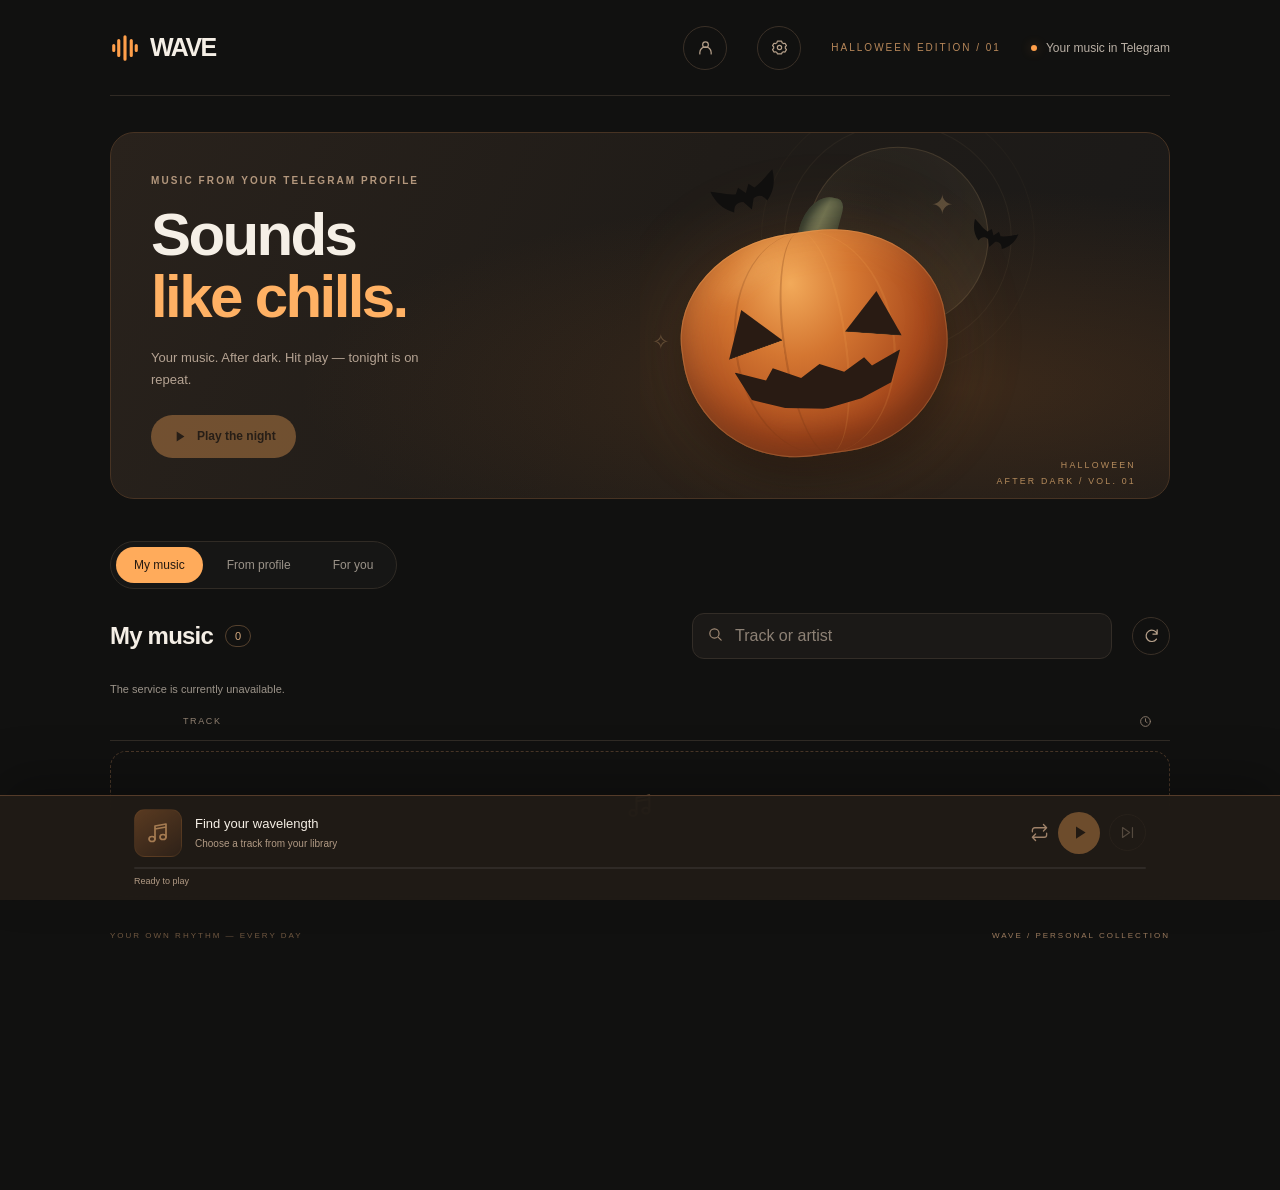
==== commit b0dffe08: "Prioritize artist catalogues, pin search transport and add the WAVE profile" ====
--- a/docs/index.html
+++ b/docs/index.html
@@ -28,6 +28,7 @@
 <svg class="symbols" aria-hidden="true"><defs>
 <symbol id="i-wave" viewBox="0 0 24 24"><path d="M3 10v4m4-8v12m5-15v18m5-15v12m4-8v4"/></symbol>
 <symbol id="i-bat" viewBox="0 0 64 32"><path d="M32 14 27 7 23 12C15 10 7 4 2 2c1 10 5 19 14 25 2-6 6-8 11-6l5 9 5-9c5-2 9 0 11 6 9-6 13-15 14-25-5 2-13 8-21 10l-4-5Z" fill="currentColor" stroke="none"/></symbol>
+<symbol id="i-person" viewBox="0 0 24 24"><circle cx="12" cy="8" r="4"/><path d="M4 21v-2a8 8 0 0 1 16 0v2"/></symbol>
 <symbol id="i-settings" viewBox="0 0 24 24"><path d="m9 3-.6 2.2-2 1.2L4.2 6l-2 3.4 1.6 1.6v2L2.2 15l2 3.4 2.2-.4 2 1.2L9 21h6l.6-1.8 2-1.2 2.2.4 2-3.4-1.6-2v-2l1.6-1.6-2-3.4-2.2.4-2-1.2L15 3Z"/><circle cx="12" cy="12" r="3"/></symbol>
 <symbol id="i-close" viewBox="0 0 24 24"><path d="m6 6 12 12M6 18 18 6"/></symbol>
 <symbol id="i-fullscreen" viewBox="0 0 24 24"><path d="M8 3H3v5m13-5h5v5M3 16v5h5m13-5v5h-5"/></symbol>
@@ -44,7 +45,7 @@
 <symbol id="i-note" viewBox="0 0 24 24"><path d="M9 18V5l11-2v13M9 8l11-2"/><ellipse cx="6" cy="18" rx="3" ry="2.5"/><ellipse cx="17" cy="16" rx="3" ry="2.5"/></symbol>
 </defs></svg>
 <div class="shell">
-<header class="topbar"><div class="brand"><svg aria-hidden="true"><use href="#i-wave"/></svg>WAVE</div><div class="header-end"><button id="settings" type="button" class="icon-button" aria-label="Настройки" title="Настройки"><svg aria-hidden="true"><use href="#i-settings"/></svg></button><button id="fullscreen" type="button" class="icon-button" aria-label="На весь экран" title="На весь экран" hidden><svg aria-hidden="true"><use href="#i-fullscreen"/></svg></button><span class="edition">Personal music space</span><span class="topnote"><i></i>Твоя музыка в Telegram</span></div></header>
+<header class="topbar"><div class="brand"><svg aria-hidden="true"><use href="#i-wave"/></svg>WAVE</div><div class="header-end"><button id="account" type="button" class="icon-button" aria-label="Профиль" title="Профиль"><svg aria-hidden="true"><use href="#i-person"/></svg></button><button id="settings" type="button" class="icon-button" aria-label="Настройки" title="Настройки"><svg aria-hidden="true"><use href="#i-settings"/></svg></button><button id="fullscreen" type="button" class="icon-button" aria-label="На весь экран" title="На весь экран" hidden><svg aria-hidden="true"><use href="#i-fullscreen"/></svg></button><span class="edition">Personal music space</span><span class="topnote"><i></i>Твоя музыка в Telegram</span></div></header>
 <main>
 <section class="hero" aria-labelledby="hero-title"><div class="hero-copy"><p class="eyebrow">Музыка вашего профиля Telegram</p><h1 id="hero-title">На своей<br><span>волне.</span></h1><p class="hero-description">Любимые треки уже здесь.<br>Остаётся только нажать play.</p><button id="play-all" class="primary" disabled><svg aria-hidden="true"><use href="#i-play"/></svg>Слушать всё</button></div><div class="hero-art" aria-hidden="true"><div class="orbit"></div><div class="record"><span class="record-type">WAVE / 01</span></div><div class="halloween-art"><div class="moon"></div><svg class="bat bat-one"><use href="#i-bat"/></svg><svg class="bat bat-two"><use href="#i-bat"/></svg><div class="pumpkin-stem"></div><div class="pumpkin"><div class="pumpkin-rib rib-one"></div><div class="pumpkin-rib rib-two"></div><div class="pumpkin-eye eye-left"></div><div class="pumpkin-eye eye-right"></div><div class="pumpkin-mouth"></div><span class="pumpkin-glint"></span></div><span class="season-label">HALLOWEEN<br>AFTER DARK / VOL. 01</span><span class="star star-one">✦</span><span class="star star-two">✧</span></div><span class="art-caption">Your music. Your frequency.</span></div></section>
 <section aria-labelledby="library-title"><div class="source-tabs" role="tablist" aria-label="Источник музыки"><button id="tab-saved" type="button" role="tab" aria-selected="true">Моя музыка</button><button id="tab-profile" type="button" role="tab" aria-selected="false">Из профиля</button><button id="tab-catalog" type="button" role="tab" aria-selected="false">Найти музыку</button><button id="tab-for-you" type="button" role="tab" aria-selected="false">Для вас</button></div><div class="library-top"><div class="section-title"><h2 id="library-title">Моя музыка</h2><span id="track-count" class="count">0</span></div><form id="search-form" class="search-form"><label class="search-wrap"><svg aria-hidden="true"><use href="#i-search"/></svg><input id="search" type="search" placeholder="Трек или исполнитель" aria-label="Поиск по загруженной музыке" maxlength="200"></label><button id="search-submit" class="primary" type="submit" hidden>Найти</button></form><button id="profile" class="icon-button profile-refresh" aria-label="Обновить мою музыку" title="Обновить мою музыку"><svg aria-hidden="true"><use href="#i-refresh"/></svg></button></div>
@@ -63,6 +64,12 @@
  <p id="full-status" class="full-status" role="status" aria-live="polite">Готов к воспроизведению</p>
  <p class="full-footer">ТВОЯ МУЗЫКА. ТВОЯ ВОЛНА.</p>
 </div></dialog>
+<dialog id="account-dialog" class="settings-dialog account-dialog" aria-labelledby="account-title">
+<header><h2 id="account-title">Профиль</h2><button id="close-account" type="button" class="icon-button" aria-label="Закрыть профиль"><svg aria-hidden="true"><use href="#i-close"/></svg></button></header>
+<div class="account-identity"><div id="account-avatar" class="account-avatar" aria-hidden="true"><svg><use href="#i-person"/></svg></div><div><h3 id="account-name"></h3><p id="account-username"></p></div></div>
+<p id="account-status" role="status"></p><p id="account-saved"></p>
+<button id="account-library" type="button" class="primary">Моя музыка</button>
+</dialog>
 <dialog id="settings-dialog" class="settings-dialog" aria-labelledby="settings-title">
 <header><h2 id="settings-title">Настройки WAVE</h2><button id="close-settings" type="button" class="icon-button" aria-label="Закрыть настройки"><svg aria-hidden="true"><use href="#i-close"/></svg></button></header>
 <div class="setting-row"><span>Язык приложения</span><strong id="language-value"></strong></div>
--- a/docs/theme.css
+++ b/docs/theme.css
@@ -82,7 +82,7 @@
 @media(max-width:700px){.track{padding-right:96px}.row-play{right:47px;width:44px;height:44px}.row-save{right:3px;width:44px;height:44px}.source-tabs{width:100%;gap:2px;padding:4px}.source-tabs button{padding:10px 13px;font-size:11px}.search-form input[type=search]{padding-left:40px;font-size:16px}}
 
 /* Keep transport available above search while the software keyboard is open. */
-.search-focused .player-dock{top:calc(var(--search-dock-top,0px) + var(--wave-top-inset,0px) + 8px);bottom:auto;left:8px;right:8px;border:1px solid var(--line);border-radius:16px;padding:8px 0;box-shadow:0 8px 28px #0005}
+.search-focused .player-dock{top:calc(var(--wave-top-inset,0px) + 8px);bottom:auto;left:8px;right:8px;border:1px solid var(--line);border-radius:16px;padding:8px 0;box-shadow:0 8px 28px #0005}
 .search-focused .player-dock .player-inner{padding:0 10px;gap:8px;grid-template-columns:minmax(0,1fr) auto}
 .search-focused .player-dock .audio-wrap{display:none}
 .search-focused .player-dock .now-art{width:34px;height:34px;border-radius:8px}
@@ -107,3 +107,12 @@
 .setting-row{display:flex;align-items:center;justify-content:space-between;flex-wrap:wrap;gap:12px;font-size:13px;padding-bottom:16px;border-bottom:1px solid var(--line)}.setting-row strong{font-size:12px;color:var(--mint);font-weight:500}.settings-dialog p{font-size:12px;line-height:1.7;color:var(--muted);margin:16px 0 0}
 #settings{width:44px;height:44px}
 @media(max-width:700px){.header-end .topnote{display:none}}
+
+/* Only the content scrolls while search is focused; its sibling transport stays fixed. */
+html.search-focused{height:100%;overflow:hidden;overscroll-behavior:none}
+.search-focused body{position:fixed;inset:0;width:100%;height:100%;overflow:hidden;overscroll-behavior:none}
+.search-focused .shell{position:absolute;inset:0;width:100%;height:var(--search-viewport-height,100dvh);margin:0 auto;overflow-y:auto;overscroll-behavior-y:contain;-webkit-overflow-scrolling:touch;padding-top:var(--wave-top-inset,0px);scroll-padding-top:calc(var(--wave-top-inset,0px) + 84px)}
+
+#account{width:44px;height:44px}
+.account-identity{display:flex;align-items:center;gap:14px;margin-bottom:20px}.account-avatar{display:grid;place-items:center;width:56px;height:56px;border-radius:50%;background:var(--mint);color:var(--bg);font-size:20px;font-weight:650;flex-shrink:0}.account-identity h3{margin:0;font-size:18px;overflow-wrap:anywhere}.account-identity>div:last-child{min-width:0}.account-identity p{margin-top:5px;overflow-wrap:anywhere}.account-dialog #account-library{margin-top:22px}
+@media(min-width:701px) and (max-width:900px){.header-end{gap:12px}.header-end .edition{display:none}}
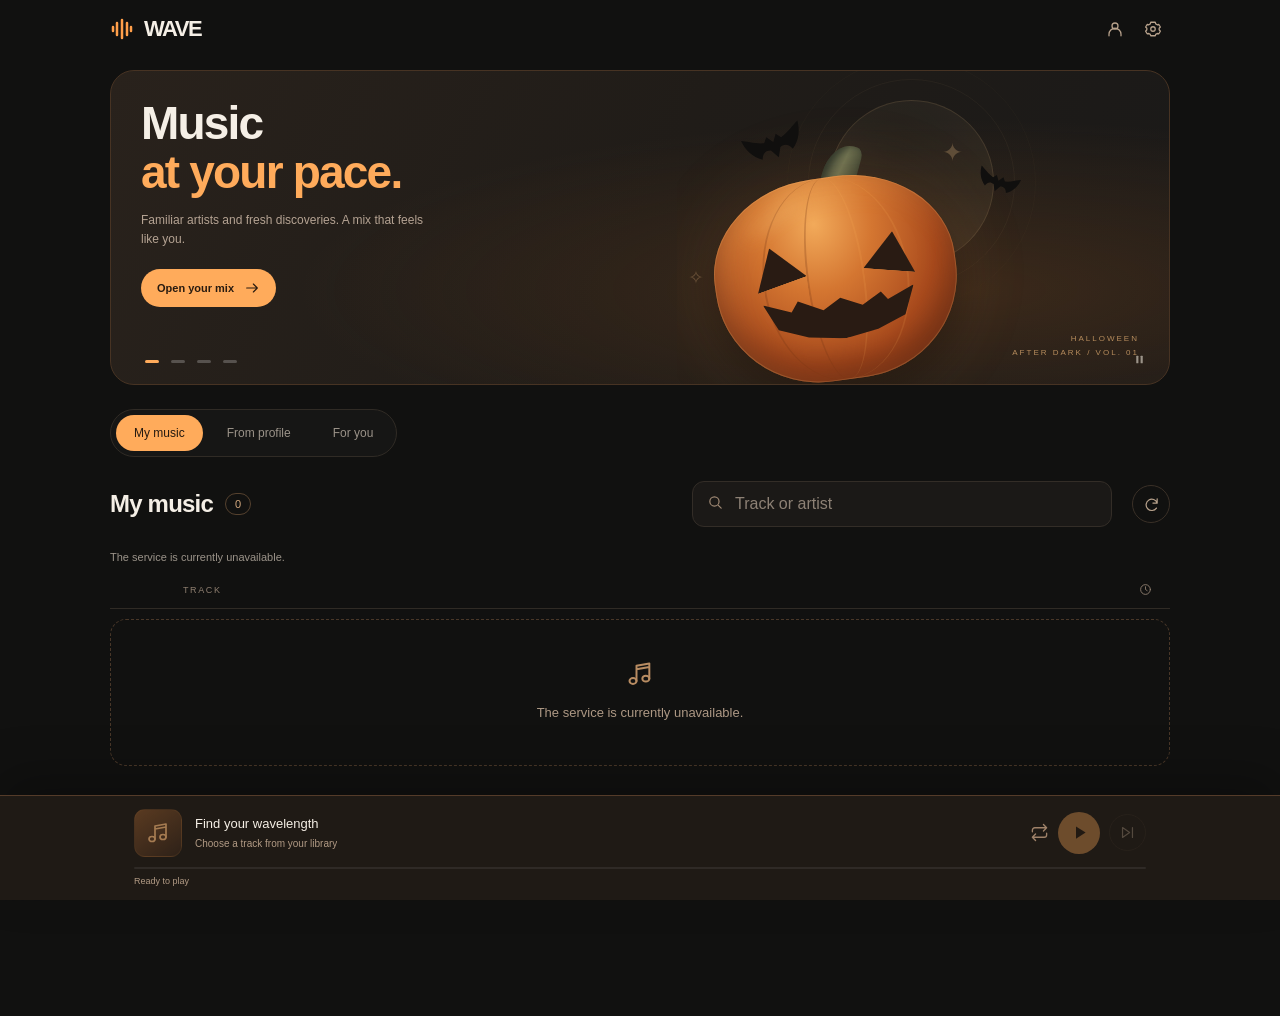
==== commit d92e5f42: "Add compact carousel, track feedback and continuing recommendation mixes" ====
--- a/docs/index.html
+++ b/docs/index.html
@@ -28,6 +28,8 @@
 <svg class="symbols" aria-hidden="true"><defs>
 <symbol id="i-wave" viewBox="0 0 24 24"><path d="M3 10v4m4-8v12m5-15v18m5-15v12m4-8v4"/></symbol>
 <symbol id="i-bat" viewBox="0 0 64 32"><path d="M32 14 27 7 23 12C15 10 7 4 2 2c1 10 5 19 14 25 2-6 6-8 11-6l5 9 5-9c5-2 9 0 11 6 9-6 13-15 14-25-5 2-13 8-21 10l-4-5Z" fill="currentColor" stroke="none"/></symbol>
+<symbol id="i-arrow" viewBox="0 0 24 24"><path d="M4 12h16m-6-6 6 6-6 6"/></symbol>
+<symbol id="i-heart" viewBox="0 0 24 24"><path d="M20.8 4.6a5.5 5.5 0 0 0-7.8 0L12 5.7l-1.1-1.1a5.5 5.5 0 0 0-7.8 7.8L12 21l8.8-8.6a5.5 5.5 0 0 0 0-7.8Z"/></symbol>
 <symbol id="i-person" viewBox="0 0 24 24"><circle cx="12" cy="8" r="4"/><path d="M4 21v-2a8 8 0 0 1 16 0v2"/></symbol>
 <symbol id="i-settings" viewBox="0 0 24 24"><path d="m9 3-.6 2.2-2 1.2L4.2 6l-2 3.4 1.6 1.6v2L2.2 15l2 3.4 2.2-.4 2 1.2L9 21h6l.6-1.8 2-1.2 2.2.4 2-3.4-1.6-2v-2l1.6-1.6-2-3.4-2.2.4-2-1.2L15 3Z"/><circle cx="12" cy="12" r="3"/></symbol>
 <symbol id="i-close" viewBox="0 0 24 24"><path d="m6 6 12 12M6 18 18 6"/></symbol>
@@ -45,12 +47,12 @@
 <symbol id="i-note" viewBox="0 0 24 24"><path d="M9 18V5l11-2v13M9 8l11-2"/><ellipse cx="6" cy="18" rx="3" ry="2.5"/><ellipse cx="17" cy="16" rx="3" ry="2.5"/></symbol>
 </defs></svg>
 <div class="shell">
-<header class="topbar"><div class="brand"><svg aria-hidden="true"><use href="#i-wave"/></svg>WAVE</div><div class="header-end"><button id="account" type="button" class="icon-button" aria-label="Профиль" title="Профиль"><svg aria-hidden="true"><use href="#i-person"/></svg></button><button id="settings" type="button" class="icon-button" aria-label="Настройки" title="Настройки"><svg aria-hidden="true"><use href="#i-settings"/></svg></button><button id="fullscreen" type="button" class="icon-button" aria-label="На весь экран" title="На весь экран" hidden><svg aria-hidden="true"><use href="#i-fullscreen"/></svg></button><span class="edition">Personal music space</span><span class="topnote"><i></i>Твоя музыка в Telegram</span></div></header>
+<header class="topbar"><div class="brand"><svg class="brand-mark" aria-hidden="true" viewBox="0 0 24 24"><path class="brand-bar" d="M3 10v4"/><path class="brand-bar" d="M7 6v12"/><path class="brand-bar" d="M12 3v18"/><path class="brand-bar" d="M17 6v12"/><path class="brand-bar" d="M21 10v4"/></svg>WAVE</div><div class="header-end"><button id="account" type="button" class="icon-button" aria-label="Профиль" title="Профиль"><svg aria-hidden="true"><use href="#i-person"/></svg></button><button id="settings" type="button" class="icon-button" aria-label="Настройки" title="Настройки"><svg aria-hidden="true"><use href="#i-settings"/></svg></button><button id="fullscreen" type="button" class="icon-button" aria-label="На весь экран" title="На весь экран" hidden><svg aria-hidden="true"><use href="#i-fullscreen"/></svg></button><span class="edition">Personal music space</span><span class="topnote"><i></i>Твоя музыка в Telegram</span></div></header>
 <main>
-<section class="hero" aria-labelledby="hero-title"><div class="hero-copy"><p class="eyebrow">Музыка вашего профиля Telegram</p><h1 id="hero-title">На своей<br><span>волне.</span></h1><p class="hero-description">Любимые треки уже здесь.<br>Остаётся только нажать play.</p><button id="play-all" class="primary" disabled><svg aria-hidden="true"><use href="#i-play"/></svg>Слушать всё</button></div><div class="hero-art" aria-hidden="true"><div class="orbit"></div><div class="record"><span class="record-type">WAVE / 01</span></div><div class="halloween-art"><div class="moon"></div><svg class="bat bat-one"><use href="#i-bat"/></svg><svg class="bat bat-two"><use href="#i-bat"/></svg><div class="pumpkin-stem"></div><div class="pumpkin"><div class="pumpkin-rib rib-one"></div><div class="pumpkin-rib rib-two"></div><div class="pumpkin-eye eye-left"></div><div class="pumpkin-eye eye-right"></div><div class="pumpkin-mouth"></div><span class="pumpkin-glint"></span></div><span class="season-label">HALLOWEEN<br>AFTER DARK / VOL. 01</span><span class="star star-one">✦</span><span class="star star-two">✧</span></div><span class="art-caption">Your music. Your frequency.</span></div></section>
+<section class="hero hero-carousel" aria-label="Разделы WAVE" aria-roledescription="карусель"><div class="hero-carousel-track"><div class="hero-slide" data-slide="for-you" aria-hidden="false"><div class="hero-copy"><h2 class="hero-title">Музыка<br><span>в твоём ритме.</span></h2><p class="hero-description">Знакомые исполнители и новые открытия. Подборка, которая звучит по-твоему.</p><button class="primary hero-action" type="button" data-hero-target="for-you">Открыть подборку<svg aria-hidden="true"><use href="#i-arrow"/></svg></button></div><div class="hero-art" aria-hidden="true"><div class="orbit"></div><div class="record"><span class="record-type">WAVE / 01</span></div><div class="halloween-art"><div class="moon"></div><svg class="bat bat-one"><use href="#i-bat"/></svg><svg class="bat bat-two"><use href="#i-bat"/></svg><div class="pumpkin-stem"></div><div class="pumpkin"><div class="pumpkin-rib rib-one"></div><div class="pumpkin-rib rib-two"></div><div class="pumpkin-eye eye-left"></div><div class="pumpkin-eye eye-right"></div><div class="pumpkin-mouth"></div><span class="pumpkin-glint"></span></div><span class="season-label">HALLOWEEN<br>AFTER DARK / VOL. 01</span><span class="star star-one">✦</span><span class="star star-two">✧</span></div><span class="art-caption">Your music. Your frequency.</span></div></div><div class="hero-slide" data-slide="catalog" aria-hidden="true"><div class="hero-copy"><h2 class="hero-title">Любимые треки<br><span>рядом.</span></h2><p class="hero-description">Найди исполнителя или песню — и включай то, что хочется услышать.</p><button class="primary hero-action" type="button" data-hero-target="catalog">Найти музыку<svg aria-hidden="true"><use href="#i-arrow"/></svg></button></div><div class="hero-art discovery-art" aria-hidden="true"><div class="discovery-disc"></div><svg class="discovery-search"><use href="#i-search"/></svg><svg class="floating-note"><use href="#i-note"/></svg></div></div><div class="hero-slide" data-slide="saved" aria-hidden="true"><div class="hero-copy"><h2 class="hero-title">Твоя музыка.<br><span>Всегда с тобой.</span></h2><p class="hero-description">Сохраняй находки в свою коллекцию. Всё любимое — в одном месте.</p><button class="primary hero-action" type="button" data-hero-target="saved">Моя музыка<svg aria-hidden="true"><use href="#i-arrow"/></svg></button></div><div class="hero-art collection-art" aria-hidden="true"><div class="collection-card card-back"></div><div class="collection-card card-front"><svg><use href="#i-note"/></svg></div><svg class="collection-heart"><use href="#i-heart"/></svg></div></div><div class="hero-slide" data-slide="profile" aria-hidden="true"><div class="hero-copy"><h2 class="hero-title">Из Telegram —<br><span>на твою волну.</span></h2><p class="hero-description">Открой музыку из своего профиля и слушай её в WAVE.</p><button class="primary hero-action" type="button" data-hero-target="profile">Из профиля<svg aria-hidden="true"><use href="#i-arrow"/></svg></button></div><div class="hero-art profile-art" aria-hidden="true"><div class="profile-orbit"></div><div class="profile-disc"><svg><use href="#i-person"/></svg></div><svg class="profile-note"><use href="#i-note"/></svg></div></div></div><div class="hero-carousel-nav"><button type="button" class="hero-dot" data-hero-index="0" aria-label="Для вас" aria-current="true"></button><button type="button" class="hero-dot" data-hero-index="1" aria-label="Найти музыку" aria-current="false"></button><button type="button" class="hero-dot" data-hero-index="2" aria-label="Моя музыка" aria-current="false"></button><button type="button" class="hero-dot" data-hero-index="3" aria-label="Из профиля" aria-current="false"></button></div><button id="hero-pause" type="button" class="hero-pause" aria-label="Приостановить карточки" aria-pressed="false"><svg aria-hidden="true"><use href="#i-pause"/></svg></button></section>
 <section aria-labelledby="library-title"><div class="source-tabs" role="tablist" aria-label="Источник музыки"><button id="tab-saved" type="button" role="tab" aria-selected="true">Моя музыка</button><button id="tab-profile" type="button" role="tab" aria-selected="false">Из профиля</button><button id="tab-catalog" type="button" role="tab" aria-selected="false">Найти музыку</button><button id="tab-for-you" type="button" role="tab" aria-selected="false">Для вас</button></div><div class="library-top"><div class="section-title"><h2 id="library-title">Моя музыка</h2><span id="track-count" class="count">0</span></div><form id="search-form" class="search-form"><label class="search-wrap"><svg aria-hidden="true"><use href="#i-search"/></svg><input id="search" type="search" placeholder="Трек или исполнитель" aria-label="Поиск по загруженной музыке" maxlength="200"></label><button id="search-submit" class="primary" type="submit" hidden>Найти</button></form><button id="profile" class="icon-button profile-refresh" aria-label="Обновить мою музыку" title="Обновить мою музыку"><svg aria-hidden="true"><use href="#i-refresh"/></svg></button></div>
-<p id="library-status" class="library-status" role="status" aria-live="polite">Собираем твою коллекцию…</p><div class="table-head" aria-hidden="true"><span>Композиция</span><svg><use href="#i-clock"/></svg></div><ul id="tracks"></ul><div id="empty-state" class="empty-state" hidden><svg aria-hidden="true"><use href="#i-note"/></svg><p id="empty-message">Твоя коллекция скоро появится здесь</p></div><button id="more" class="secondary" hidden>Загрузить ещё</button></section>
-<div class="library-heading-note"><span>СОБСТВЕННЫЙ РИТМ — КАЖДЫЙ ДЕНЬ</span><span>WAVE / PERSONAL COLLECTION</span></div>
+<p id="library-status" class="library-status" role="status" aria-live="polite" hidden></p><div class="table-head" aria-hidden="true"><span>Композиция</span><svg><use href="#i-clock"/></svg></div><ul id="tracks"></ul><div id="empty-state" class="empty-state" hidden><svg aria-hidden="true"><use href="#i-note"/></svg><p id="empty-message">Твоя коллекция скоро появится здесь</p></div><button id="more" class="secondary" hidden>Загрузить ещё</button><div id="feed-sentinel" aria-hidden="true"></div></section>
+
 
 </main></div>
 <section class="player-dock" aria-label="Музыкальный плеер"><div class="player-inner"><button type="button" id="open-player" class="now-playing" aria-label="Открыть экран трека" disabled><div class="now-art" aria-hidden="true"><svg><use href="#i-note"/></svg></div><div class="now-meta"><h2 id="title">Поймай свою волну</h2><small id="performer">Выбери трек из коллекции</small></div><span class="equalizer dock-equalizer" aria-hidden="true"><i></i><i></i><i></i><i></i></span></button><div class="audio-wrap"><audio id="player" preload="metadata" playsinline></audio><div class="dock-progress" aria-hidden="true"></div><p id="status" role="status" aria-live="polite">Готов к воспроизведению</p></div><div class="transport"><label class="repeat-label" title="Повторять очередь"><input type="checkbox" id="repeat" aria-label="Повторять очередь"><svg aria-hidden="true"><use href="#i-repeat"/></svg></label><button id="play" class="primary playback-button" aria-label="Воспроизвести" disabled><svg aria-hidden="true"><use href="#i-play"/></svg></button><button id="next" class="icon-button" aria-label="Следующий трек" title="Следующий трек" disabled><svg aria-hidden="true"><use href="#i-next"/></svg></button></div></div></section>
@@ -73,8 +75,6 @@
 <dialog id="settings-dialog" class="settings-dialog" aria-labelledby="settings-title">
 <header><h2 id="settings-title">Настройки WAVE</h2><button id="close-settings" type="button" class="icon-button" aria-label="Закрыть настройки"><svg aria-hidden="true"><use href="#i-close"/></svg></button></header>
 <div class="setting-row"><span>Язык приложения</span><strong id="language-value"></strong></div>
-<p>Определяется по языку Telegram. Если он недоступен — по языку устройства.</p>
-<p>Для остальных языков пока используется английский.</p>
 </dialog>
 <div id="toast" class="toast" role="status" aria-live="polite" hidden></div>
 </body>
--- a/docs/theme.css
+++ b/docs/theme.css
@@ -116,3 +116,51 @@
 #account{width:44px;height:44px}
 .account-identity{display:flex;align-items:center;gap:14px;margin-bottom:20px}.account-avatar{display:grid;place-items:center;width:56px;height:56px;border-radius:50%;background:var(--mint);color:var(--bg);font-size:20px;font-weight:650;flex-shrink:0}.account-identity h3{margin:0;font-size:18px;overflow-wrap:anywhere}.account-identity>div:last-child{min-width:0}.account-identity p{margin-top:5px;overflow-wrap:anywhere}.account-dialog #account-library{margin-top:22px}
 @media(min-width:701px) and (max-width:900px){.header-end{gap:12px}.header-end .edition{display:none}}
+
+.row-save-notice{position:absolute;top:calc(100% - 2px);right:8px;z-index:4;max-width:calc(100% - 16px);padding:7px 11px;border:1px solid var(--line);border-radius:9px;background:var(--surface);color:var(--mint);box-shadow:0 5px 18px #0005;font-size:11px;line-height:1.4;pointer-events:none}
+
+.brand-mark .brand-bar{transform-box:fill-box;transform-origin:center;animation:brand-wave .85s ease-in-out infinite alternate;animation-play-state:paused}
+.brand-mark .brand-bar:nth-child(2){animation-delay:-.35s}.brand-mark .brand-bar:nth-child(3){animation-delay:-.6s}.brand-mark .brand-bar:nth-child(4){animation-delay:-.15s}.brand-mark .brand-bar:nth-child(5){animation-delay:-.45s}
+.is-playing .brand-mark .brand-bar{animation-play-state:running}
+@keyframes brand-wave{0%{transform:scaleY(1)}50%{transform:scaleY(.4)}100%{transform:scaleY(.85)}}
+
+/* Compact chrome: plain icons and small dialogs. */
+.topbar{height:58px;border-bottom:0}.brand{font-size:22px}.brand svg{width:24px;height:24px}
+.header-end{gap:4px}.header-end .edition,.header-end .topnote{display:none}
+#account,#settings,#fullscreen{width:34px;height:34px;border:0;border-radius:8px;background:transparent}
+#account svg,#settings svg,#fullscreen svg{width:18px;height:18px}
+.settings-dialog{width:min(100% - 32px,360px);padding:16px;border-radius:16px}
+.settings-dialog header{gap:12px;margin-bottom:16px}.settings-dialog h2{font-size:17px}
+.settings-dialog .icon-button{width:28px;height:28px;border:0;border-radius:6px;background:transparent}.settings-dialog .icon-button svg{width:17px;height:17px}
+.setting-row{gap:10px;font-size:12px;padding-bottom:12px}.setting-row strong{font-size:11px}.settings-dialog p{font-size:11px;line-height:1.5;margin-top:12px}
+.account-identity{gap:12px;margin-bottom:14px}.account-avatar{width:40px;height:40px;font-size:16px}.account-identity h3{font-size:16px}.account-dialog #account-library{margin-top:16px;font-size:11px;padding:10px 15px}
+@media(max-width:700px){.topbar{height:52px}.hero{margin-top:12px;margin-bottom:24px}.source-tabs{margin-bottom:18px}.library-top{margin-bottom:12px;gap:12px}.section-title h2{font-size:21px}}
+
+/* Four compact feature cards; the track slides left without moving the page. */
+.hero.hero-carousel{display:block;min-height:0;position:relative;margin-top:12px;margin-bottom:24px}
+.hero-carousel-track{display:flex;transition:transform .45s cubic-bezier(.22,.7,.22,1);will-change:transform}
+.hero-carousel .hero-slide{display:grid;grid-template-columns:1.15fr 1fr;flex:0 0 100%;width:100%;min-width:0;min-height:285px;overflow:hidden;position:relative}
+.hero-carousel .hero-copy{padding:28px 30px 48px;min-width:0;z-index:2}
+.hero-carousel .hero-title{margin:0;font-size:clamp(30px,4vw,46px);font-weight:550;line-height:1.06;letter-spacing:-1.8px;position:relative;width:340px}
+.hero-carousel .hero-title span{color:var(--mint)}
+.hero-carousel .hero-description{font-size:12px;line-height:1.6;max-width:295px;margin:14px 0 20px}
+.hero-carousel .hero-action{font-size:11px;padding:11px 16px;gap:10px}
+.hero-carousel .hero-action svg{fill:none;stroke:currentColor;width:16px;height:16px}
+.hero-carousel .hero-art{min-height:260px;transform:none}
+.hero-carousel .hero-carousel-nav{position:absolute;left:30px;bottom:13px;display:flex;gap:4px;z-index:3}
+.hero-dot{border:0;padding:7px 4px;background:transparent;width:22px;height:20px;cursor:pointer}
+.hero-dot:before{content:"";display:block;width:14px;height:3px;border-radius:3px;background:#ffffff3a}.hero-dot[aria-current=true]:before{background:var(--mint)}
+.hero-pause{position:absolute;right:18px;bottom:13px;display:grid;place-items:center;width:24px;height:24px;border:0;border-radius:5px;background:transparent;color:var(--muted);padding:0;z-index:3}.hero-pause svg{width:13px;height:13px}
+.discovery-art,.collection-art,.profile-art{display:grid;place-items:center;isolation:isolate}
+.discovery-disc{position:absolute;width:210px;height:210px;right:15px;top:26px;border-radius:50%;background:radial-gradient(circle at 35% 25%,#6f8c82,#263b34 65%);border:1px solid #a5e4c539;box-shadow:0 20px 55px #0004}
+.discovery-search{position:absolute;right:24px;top:45px;width:178px;height:178px;color:#cae8d8;stroke-width:.8;transform:rotate(-12deg)}
+.floating-note{position:absolute;right:170px;top:40px;width:36px;height:36px;color:#ffbc7a;transform:rotate(-17deg)}
+.collection-card{position:absolute;right:28px;top:48px;width:160px;height:190px;border-radius:16px;border:1px solid #ffcf9f38;box-shadow:0 18px 38px #0005}
+.card-back{background:#4b3651;transform:rotate(14deg);right:4px;top:36px}.card-front{display:grid;place-items:center;background:linear-gradient(145deg,#ad7146,#503625);transform:rotate(-10deg)}.card-front svg{width:80px;height:80px;stroke-width:1;color:#ffe4b9}
+.collection-heart{position:absolute;right:8px;top:172px;width:76px;height:76px;color:#f5be9c;fill:#743d39;stroke-width:.7;transform:rotate(12deg)}
+.profile-orbit{position:absolute;right:3px;top:28px;width:230px;height:230px;border-radius:50%;border:1px solid #99c0f34a;transform:rotate(-20deg)}
+.profile-disc{position:absolute;right:28px;top:48px;width:180px;height:180px;border-radius:50%;display:grid;place-items:center;background:linear-gradient(145deg,#496986,#26384b);border:1px solid #b2d5ff38;box-shadow:0 18px 50px #0004}.profile-disc svg{width:90px;height:90px;color:#cae1fa;stroke-width:1}
+.profile-note{position:absolute;right:8px;top:180px;width:58px;height:58px;color:#ffbc7a;transform:rotate(14deg)}
+@media(max-width:700px){.hero-carousel .hero-slide{grid-template-columns:1fr .55fr;min-height:250px}.hero-carousel .hero-copy{padding:22px 20px 42px}.hero-carousel .hero-title{font-size:30px;width:250px;letter-spacing:-1.3px}.hero-carousel .hero-description{font-size:11px;max-width:190px;margin:12px 0 16px}.hero-carousel .hero-art{min-height:250px;opacity:.62}.hero-carousel .hero-carousel-nav{left:18px;bottom:10px}.hero-pause{bottom:10px;right:14px}.hero-carousel .halloween-art{transform:scale(.6);left:-44px;top:-3px}.discovery-disc{right:-62px;top:25px;width:195px;height:195px}.discovery-search{right:-44px;top:48px;width:155px;height:155px}.floating-note{right:82px;top:44px;width:28px;height:28px}.collection-card{right:-26px;top:50px;width:123px;height:148px}.card-back{right:-42px;top:39px}.card-front svg{width:60px;height:60px}.collection-heart{right:-31px;top:155px;width:60px;height:60px}.profile-orbit{right:-64px;top:26px;width:190px;height:190px}.profile-disc{right:-40px;top:46px;width:150px;height:150px}.profile-disc svg{width:72px;height:72px}.profile-note{right:-36px;top:157px;width:50px;height:50px}}
+@media(max-width:360px){.hero-carousel .hero-title{font-size:27px;width:226px}.hero-carousel .hero-copy{padding-left:17px}.hero-carousel .hero-description{max-width:165px}.hero-carousel .hero-action{font-size:10px;padding:10px 13px}}
+@media(prefers-reduced-motion:reduce){.hero-carousel-track{transition:none;will-change:auto}}
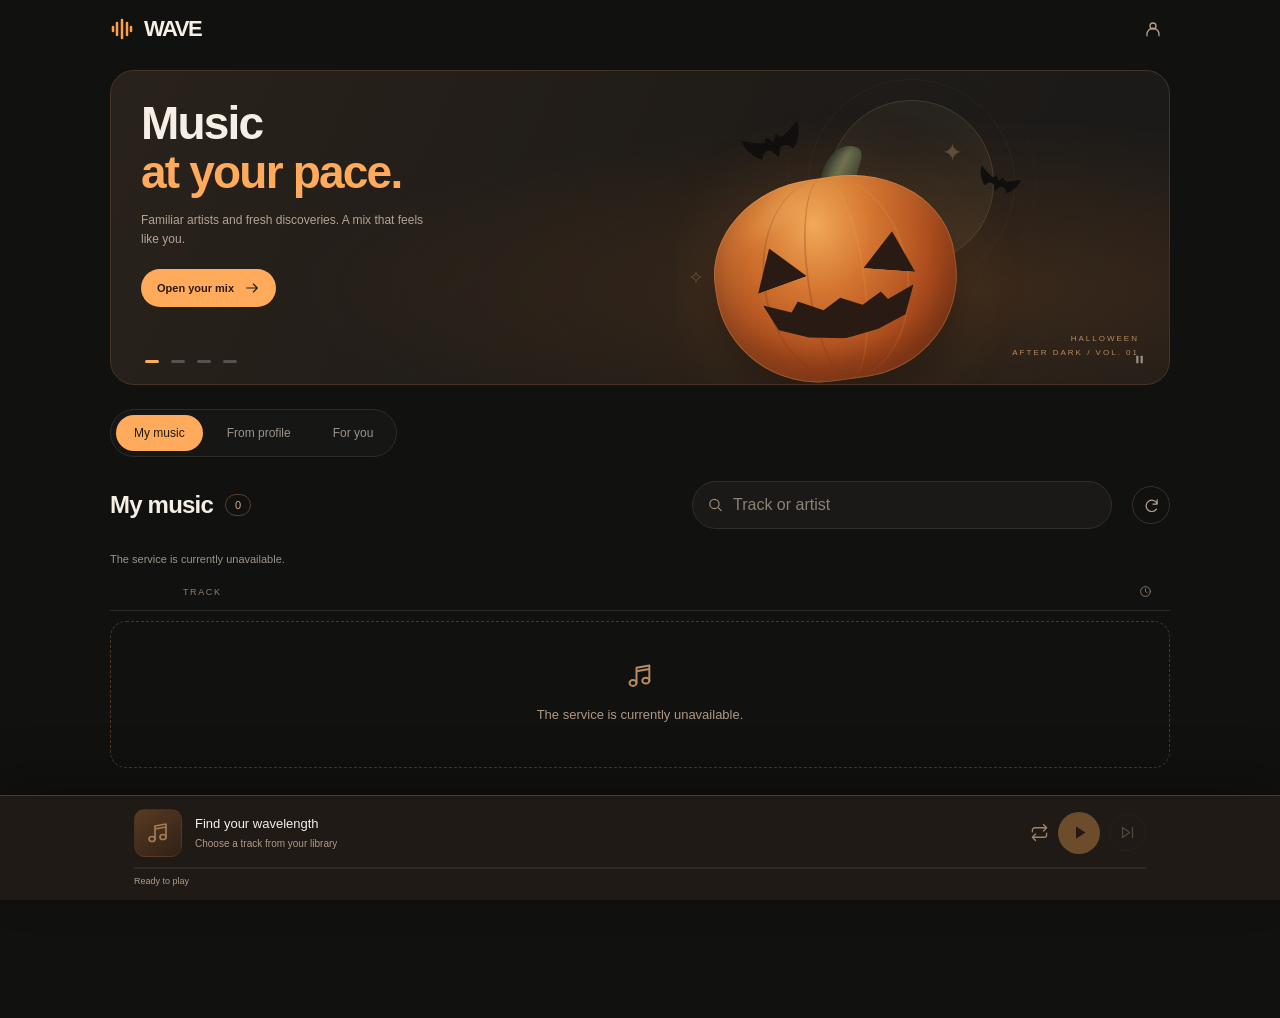
==== commit 6af51e15: "Fix playback indicators, add profile avatar and language controls, and lock the album player" ====
--- a/docs/index.html
+++ b/docs/index.html
@@ -47,11 +47,11 @@
 <symbol id="i-note" viewBox="0 0 24 24"><path d="M9 18V5l11-2v13M9 8l11-2"/><ellipse cx="6" cy="18" rx="3" ry="2.5"/><ellipse cx="17" cy="16" rx="3" ry="2.5"/></symbol>
 </defs></svg>
 <div class="shell">
-<header class="topbar"><div class="brand"><svg class="brand-mark" aria-hidden="true" viewBox="0 0 24 24"><path class="brand-bar" d="M3 10v4"/><path class="brand-bar" d="M7 6v12"/><path class="brand-bar" d="M12 3v18"/><path class="brand-bar" d="M17 6v12"/><path class="brand-bar" d="M21 10v4"/></svg>WAVE</div><div class="header-end"><button id="account" type="button" class="icon-button" aria-label="Профиль" title="Профиль"><svg aria-hidden="true"><use href="#i-person"/></svg></button><button id="settings" type="button" class="icon-button" aria-label="Настройки" title="Настройки"><svg aria-hidden="true"><use href="#i-settings"/></svg></button><button id="fullscreen" type="button" class="icon-button" aria-label="На весь экран" title="На весь экран" hidden><svg aria-hidden="true"><use href="#i-fullscreen"/></svg></button><span class="edition">Personal music space</span><span class="topnote"><i></i>Твоя музыка в Telegram</span></div></header>
+<header class="topbar"><div class="brand"><svg class="brand-mark" aria-hidden="true" viewBox="0 0 24 24"><path class="brand-bar" d="M3 10v4"/><path class="brand-bar" d="M7 6v12"/><path class="brand-bar" d="M12 3v18"/><path class="brand-bar" d="M17 6v12"/><path class="brand-bar" d="M21 10v4"/></svg>WAVE</div><div class="header-end"><button id="account" type="button" class="icon-button" aria-label="Профиль" title="Профиль"><svg aria-hidden="true"><use href="#i-person"/></svg></button><button id="fullscreen" type="button" class="icon-button" aria-label="На весь экран" title="На весь экран" hidden><svg aria-hidden="true"><use href="#i-fullscreen"/></svg></button><span class="edition">Personal music space</span><span class="topnote"><i></i>Твоя музыка в Telegram</span></div></header>
 <main>
 <section class="hero hero-carousel" aria-label="Разделы WAVE" aria-roledescription="карусель"><div class="hero-carousel-track"><div class="hero-slide" data-slide="for-you" aria-hidden="false"><div class="hero-copy"><h2 class="hero-title">Музыка<br><span>в твоём ритме.</span></h2><p class="hero-description">Знакомые исполнители и новые открытия. Подборка, которая звучит по-твоему.</p><button class="primary hero-action" type="button" data-hero-target="for-you">Открыть подборку<svg aria-hidden="true"><use href="#i-arrow"/></svg></button></div><div class="hero-art" aria-hidden="true"><div class="orbit"></div><div class="record"><span class="record-type">WAVE / 01</span></div><div class="halloween-art"><div class="moon"></div><svg class="bat bat-one"><use href="#i-bat"/></svg><svg class="bat bat-two"><use href="#i-bat"/></svg><div class="pumpkin-stem"></div><div class="pumpkin"><div class="pumpkin-rib rib-one"></div><div class="pumpkin-rib rib-two"></div><div class="pumpkin-eye eye-left"></div><div class="pumpkin-eye eye-right"></div><div class="pumpkin-mouth"></div><span class="pumpkin-glint"></span></div><span class="season-label">HALLOWEEN<br>AFTER DARK / VOL. 01</span><span class="star star-one">✦</span><span class="star star-two">✧</span></div><span class="art-caption">Your music. Your frequency.</span></div></div><div class="hero-slide" data-slide="catalog" aria-hidden="true"><div class="hero-copy"><h2 class="hero-title">Любимые треки<br><span>рядом.</span></h2><p class="hero-description">Найди исполнителя или песню — и включай то, что хочется услышать.</p><button class="primary hero-action" type="button" data-hero-target="catalog">Найти музыку<svg aria-hidden="true"><use href="#i-arrow"/></svg></button></div><div class="hero-art discovery-art" aria-hidden="true"><div class="discovery-disc"></div><svg class="discovery-search"><use href="#i-search"/></svg><svg class="floating-note"><use href="#i-note"/></svg></div></div><div class="hero-slide" data-slide="saved" aria-hidden="true"><div class="hero-copy"><h2 class="hero-title">Твоя музыка.<br><span>Всегда с тобой.</span></h2><p class="hero-description">Сохраняй находки в свою коллекцию. Всё любимое — в одном месте.</p><button class="primary hero-action" type="button" data-hero-target="saved">Моя музыка<svg aria-hidden="true"><use href="#i-arrow"/></svg></button></div><div class="hero-art collection-art" aria-hidden="true"><div class="collection-card card-back"></div><div class="collection-card card-front"><svg><use href="#i-note"/></svg></div><svg class="collection-heart"><use href="#i-heart"/></svg></div></div><div class="hero-slide" data-slide="profile" aria-hidden="true"><div class="hero-copy"><h2 class="hero-title">Из Telegram —<br><span>на твою волну.</span></h2><p class="hero-description">Открой музыку из своего профиля и слушай её в WAVE.</p><button class="primary hero-action" type="button" data-hero-target="profile">Из профиля<svg aria-hidden="true"><use href="#i-arrow"/></svg></button></div><div class="hero-art profile-art" aria-hidden="true"><div class="profile-orbit"></div><div class="profile-disc"><svg><use href="#i-person"/></svg></div><svg class="profile-note"><use href="#i-note"/></svg></div></div></div><div class="hero-carousel-nav"><button type="button" class="hero-dot" data-hero-index="0" aria-label="Для вас" aria-current="true"></button><button type="button" class="hero-dot" data-hero-index="1" aria-label="Найти музыку" aria-current="false"></button><button type="button" class="hero-dot" data-hero-index="2" aria-label="Моя музыка" aria-current="false"></button><button type="button" class="hero-dot" data-hero-index="3" aria-label="Из профиля" aria-current="false"></button></div><button id="hero-pause" type="button" class="hero-pause" aria-label="Приостановить карточки" aria-pressed="false"><svg aria-hidden="true"><use href="#i-pause"/></svg></button></section>
-<section aria-labelledby="library-title"><div class="source-tabs" role="tablist" aria-label="Источник музыки"><button id="tab-saved" type="button" role="tab" aria-selected="true">Моя музыка</button><button id="tab-profile" type="button" role="tab" aria-selected="false">Из профиля</button><button id="tab-catalog" type="button" role="tab" aria-selected="false">Найти музыку</button><button id="tab-for-you" type="button" role="tab" aria-selected="false">Для вас</button></div><div class="library-top"><div class="section-title"><h2 id="library-title">Моя музыка</h2><span id="track-count" class="count">0</span></div><form id="search-form" class="search-form"><label class="search-wrap"><svg aria-hidden="true"><use href="#i-search"/></svg><input id="search" type="search" placeholder="Трек или исполнитель" aria-label="Поиск по загруженной музыке" maxlength="200"></label><button id="search-submit" class="primary" type="submit" hidden>Найти</button></form><button id="profile" class="icon-button profile-refresh" aria-label="Обновить мою музыку" title="Обновить мою музыку"><svg aria-hidden="true"><use href="#i-refresh"/></svg></button></div>
-<p id="library-status" class="library-status" role="status" aria-live="polite" hidden></p><div class="table-head" aria-hidden="true"><span>Композиция</span><svg><use href="#i-clock"/></svg></div><ul id="tracks"></ul><div id="empty-state" class="empty-state" hidden><svg aria-hidden="true"><use href="#i-note"/></svg><p id="empty-message">Твоя коллекция скоро появится здесь</p></div><button id="more" class="secondary" hidden>Загрузить ещё</button><div id="feed-sentinel" aria-hidden="true"></div></section>
+<section aria-labelledby="library-title"><div class="source-tabs" role="tablist" aria-label="Источник музыки"><button id="tab-saved" type="button" role="tab" aria-selected="true">Моя музыка</button><button id="tab-profile" type="button" role="tab" aria-selected="false">Из профиля</button><button id="tab-catalog" type="button" role="tab" aria-selected="false">Найти музыку</button><button id="tab-for-you" type="button" role="tab" aria-selected="false">Для вас</button></div><div id="library-stage" class="library-stage"><div id="library-content"><div class="library-top"><div class="section-title"><h2 id="library-title">Моя музыка</h2><span id="track-count" class="count">0</span></div><form id="search-form" class="search-form"><label class="search-wrap"><svg aria-hidden="true"><use href="#i-search"/></svg><input id="search" type="search" placeholder="Трек или исполнитель" aria-label="Поиск по загруженной музыке" maxlength="200"></label><button id="search-submit" class="primary" type="submit" hidden>Найти</button></form><button id="profile" class="icon-button profile-refresh" aria-label="Обновить мою музыку" title="Обновить мою музыку"><svg aria-hidden="true"><use href="#i-refresh"/></svg></button></div>
+<p id="library-status" class="library-status" role="status" aria-live="polite" hidden></p><div class="table-head" aria-hidden="true"><span>Композиция</span><svg><use href="#i-clock"/></svg></div><ul id="tracks"></ul><div id="empty-state" class="empty-state" hidden><svg aria-hidden="true"><use href="#i-note"/></svg><p id="empty-message">Твоя коллекция скоро появится здесь</p></div><button id="more" class="secondary" hidden>Загрузить ещё</button><div id="feed-sentinel" aria-hidden="true"></div></div></div></section>
 
 
 </main></div>
@@ -59,23 +59,21 @@
 <dialog id="now-playing-dialog" class="track-dialog" aria-labelledby="full-title">
 <div class="full-player">
  <header class="full-header"><button id="close-player" class="icon-button" aria-label="Свернуть плеер"><svg aria-hidden="true"><use href="#i-chevron"/></svg></button><div><small>СЕЙЧАС ИГРАЕТ</small><p id="full-queue-title">Моя коллекция</p></div><span class="full-wave" aria-hidden="true"><svg><use href="#i-wave"/></svg></span></header>
- <div id="full-artwork" class="full-artwork"><div class="artwork-fallback"><div class="art-vinyl"></div><span>WAVE</span><small>PERSONAL COLLECTION / 01</small></div></div>
- <div class="full-track-meta"><div><h2 id="full-title">Выберите композицию</h2><p id="full-performer">WAVE</p></div><span class="equalizer full-equalizer" aria-hidden="true"><i></i><i></i><i></i><i></i><i></i></span></div>
+ <div class="full-artwork-space"><div id="full-artwork" class="full-artwork"><div class="artwork-fallback"><div class="art-vinyl"></div><span>WAVE</span><small>PERSONAL COLLECTION / 01</small></div></div>
+ </div><div class="full-track-meta"><div><h2 id="full-title">Выберите композицию</h2><p id="full-performer">WAVE</p></div><span class="equalizer full-equalizer" aria-hidden="true"><i></i><i></i><i></i><i></i><i></i></span></div>
  <div class="seek-area"><label class="sr-only" for="seek">Позиция воспроизведения</label><input id="seek" type="range" min="0" max="1" step="0.1" value="0" disabled><div class="playback-times"><span id="elapsed">0:00</span><span id="total-time">0:00</span></div></div>
  <div class="full-controls"><button id="full-repeat" class="icon-button" aria-label="Повторять очередь" aria-pressed="false"><svg aria-hidden="true"><use href="#i-repeat"/></svg></button><button id="previous" class="icon-button" aria-label="Предыдущий трек"><svg class="previous-icon" aria-hidden="true"><use href="#i-next"/></svg></button><button id="full-play" class="primary playback-button" aria-label="Воспроизвести"><svg aria-hidden="true"><use href="#i-play"/></svg></button><button id="full-next" class="icon-button" aria-label="Следующий трек"><svg aria-hidden="true"><use href="#i-next"/></svg></button><button id="full-save" class="icon-button" aria-label="Добавить в мою музыку" aria-pressed="false" disabled><svg aria-hidden="true"><use href="#i-plus"/></svg></button></div>
  <p id="full-status" class="full-status" role="status" aria-live="polite">Готов к воспроизведению</p>
- <p class="full-footer">ТВОЯ МУЗЫКА. ТВОЯ ВОЛНА.</p>
+
 </div></dialog>
 <dialog id="account-dialog" class="settings-dialog account-dialog" aria-labelledby="account-title">
 <header><h2 id="account-title">Профиль</h2><button id="close-account" type="button" class="icon-button" aria-label="Закрыть профиль"><svg aria-hidden="true"><use href="#i-close"/></svg></button></header>
 <div class="account-identity"><div id="account-avatar" class="account-avatar" aria-hidden="true"><svg><use href="#i-person"/></svg></div><div><h3 id="account-name"></h3><p id="account-username"></p></div></div>
+<div class="setting-row account-language"><label for="language-choice">Язык приложения</label><select id="language-choice" aria-label="Язык приложения"><option value="auto">Авто</option><option value="ru" translate="no">Русский</option><option value="en" translate="no">English</option></select></div>
 <p id="account-status" role="status"></p><p id="account-saved"></p>
 <button id="account-library" type="button" class="primary">Моя музыка</button>
 </dialog>
-<dialog id="settings-dialog" class="settings-dialog" aria-labelledby="settings-title">
-<header><h2 id="settings-title">Настройки WAVE</h2><button id="close-settings" type="button" class="icon-button" aria-label="Закрыть настройки"><svg aria-hidden="true"><use href="#i-close"/></svg></button></header>
-<div class="setting-row"><span>Язык приложения</span><strong id="language-value"></strong></div>
-</dialog>
+
 <div id="toast" class="toast" role="status" aria-live="polite" hidden></div>
 </body>
 </html>
--- a/docs/theme.css
+++ b/docs/theme.css
@@ -78,7 +78,7 @@
 .source-tabs{max-width:100%;overflow-x:auto;scrollbar-width:none}.source-tabs::-webkit-scrollbar{display:none}.source-tabs button{white-space:nowrap;flex-shrink:0}
 .track{padding-right:102px}.row-play{right:51px}.row-save{position:absolute;right:7px;top:50%;transform:translateY(-50%);width:38px;height:38px;border:0;background:transparent;color:var(--muted)}.row-save[aria-pressed=true],#full-save[aria-pressed=true]{color:var(--mint)}
 #full-save{width:44px;height:44px;border:0}
-.toast{position:fixed;left:50%;bottom:calc(125px + env(safe-area-inset-bottom));transform:translateX(-50%);z-index:100;background:#eee7de;color:#241b14;box-shadow:0 10px 40px #0005;border-radius:14px;padding:12px 18px;max-width:calc(100vw - 32px);font-size:12px;text-align:center}
+.toast{position:fixed;left:50%;bottom:calc(125px + env(safe-area-inset-bottom));transform:translateX(-50%);z-index:100;background:var(--surface);color:var(--text);border:1px solid var(--line);box-shadow:0 10px 40px #0005;border-radius:14px;padding:12px 18px;max-width:calc(100vw - 32px);font-size:12px;text-align:center}
 @media(max-width:700px){.track{padding-right:96px}.row-play{right:47px;width:44px;height:44px}.row-save{right:3px;width:44px;height:44px}.source-tabs{width:100%;gap:2px;padding:4px}.source-tabs button{padding:10px 13px;font-size:11px}.search-form input[type=search]{padding-left:40px;font-size:16px}}
 
 /* Keep transport available above search while the software keyboard is open. */
@@ -119,9 +119,9 @@
 
 .row-save-notice{position:absolute;top:calc(100% - 2px);right:8px;z-index:4;max-width:calc(100% - 16px);padding:7px 11px;border:1px solid var(--line);border-radius:9px;background:var(--surface);color:var(--mint);box-shadow:0 5px 18px #0005;font-size:11px;line-height:1.4;pointer-events:none}
 
-.brand-mark .brand-bar{transform-box:fill-box;transform-origin:center;animation:brand-wave .85s ease-in-out infinite alternate;animation-play-state:paused}
+.brand-mark .brand-bar{transform-box:fill-box;transform-origin:center;transform:scaleY(1);animation:none}
 .brand-mark .brand-bar:nth-child(2){animation-delay:-.35s}.brand-mark .brand-bar:nth-child(3){animation-delay:-.6s}.brand-mark .brand-bar:nth-child(4){animation-delay:-.15s}.brand-mark .brand-bar:nth-child(5){animation-delay:-.45s}
-.is-playing .brand-mark .brand-bar{animation-play-state:running}
+.is-playing .brand-mark .brand-bar{animation-name:brand-wave;animation-duration:.85s;animation-timing-function:ease-in-out;animation-iteration-count:infinite;animation-direction:alternate;animation-play-state:running}
 @keyframes brand-wave{0%{transform:scaleY(1)}50%{transform:scaleY(.4)}100%{transform:scaleY(.85)}}
 
 /* Compact chrome: plain icons and small dialogs. */
@@ -138,7 +138,7 @@
 
 /* Four compact feature cards; the track slides left without moving the page. */
 .hero.hero-carousel{display:block;min-height:0;position:relative;margin-top:12px;margin-bottom:24px}
-.hero-carousel-track{display:flex;transition:transform .45s cubic-bezier(.22,.7,.22,1);will-change:transform}
+.hero-carousel-track{display:flex;transition:transform 2s cubic-bezier(.4,0,.2,1);will-change:transform}
 .hero-carousel .hero-slide{display:grid;grid-template-columns:1.15fr 1fr;flex:0 0 100%;width:100%;min-width:0;min-height:285px;overflow:hidden;position:relative}
 .hero-carousel .hero-copy{padding:28px 30px 48px;min-width:0;z-index:2}
 .hero-carousel .hero-title{margin:0;font-size:clamp(30px,4vw,46px);font-weight:550;line-height:1.06;letter-spacing:-1.8px;position:relative;width:340px}
@@ -164,3 +164,40 @@
 @media(max-width:700px){.hero-carousel .hero-slide{grid-template-columns:1fr .55fr;min-height:250px}.hero-carousel .hero-copy{padding:22px 20px 42px}.hero-carousel .hero-title{font-size:30px;width:250px;letter-spacing:-1.3px}.hero-carousel .hero-description{font-size:11px;max-width:190px;margin:12px 0 16px}.hero-carousel .hero-art{min-height:250px;opacity:.62}.hero-carousel .hero-carousel-nav{left:18px;bottom:10px}.hero-pause{bottom:10px;right:14px}.hero-carousel .halloween-art{transform:scale(.6);left:-44px;top:-3px}.discovery-disc{right:-62px;top:25px;width:195px;height:195px}.discovery-search{right:-44px;top:48px;width:155px;height:155px}.floating-note{right:82px;top:44px;width:28px;height:28px}.collection-card{right:-26px;top:50px;width:123px;height:148px}.card-back{right:-42px;top:39px}.card-front svg{width:60px;height:60px}.collection-heart{right:-31px;top:155px;width:60px;height:60px}.profile-orbit{right:-64px;top:26px;width:190px;height:190px}.profile-disc{right:-40px;top:46px;width:150px;height:150px}.profile-disc svg{width:72px;height:72px}.profile-note{right:-36px;top:157px;width:50px;height:50px}}
 @media(max-width:360px){.hero-carousel .hero-title{font-size:27px;width:226px}.hero-carousel .hero-copy{padding-left:17px}.hero-carousel .hero-description{max-width:165px}.hero-carousel .hero-action{font-size:10px;padding:10px 13px}}
 @media(prefers-reduced-motion:reduce){.hero-carousel-track{transition:none;will-change:auto}}
+
+.library-stage{overflow-anchor:none}.library-stage.is-resizing{overflow:hidden;transition:height .4s ease}
+#library-content{display:flow-root}
+
+/* Search shares the source tabs' pill shape and outer height. Keep a 16px
+   input font to avoid iOS focus zoom even with the smaller control. */
+:root{--navigation-height:48px}
+.source-tabs{height:var(--navigation-height);border-radius:999px;align-items:center}
+.search-form{height:var(--navigation-height)}
+.search-form .search-wrap{height:100%;min-width:0}
+.search-form input[type=search]{height:100%;border-radius:999px;padding:0 14px 0 40px;font-size:16px}
+.search-form .search-wrap svg{top:50%;transform:translateY(-50%)}
+.search-form .primary{height:100%;border-radius:999px;padding:0 16px;font-size:12px}
+@media(max-width:700px){:root{--navigation-height:42px}}
+
+.account-avatar{position:relative;overflow:hidden}
+.account-avatar img{position:absolute;inset:0;width:100%;height:100%;object-fit:cover}
+.account-language{margin-top:16px;align-items:center}
+.account-language select{height:32px;max-width:140px;border:1px solid var(--line);border-radius:16px;background:var(--surface);color:var(--text);padding:0 10px;font-size:16px}
+
+/* The album screen is a fixed canvas; cover size adapts to the remaining space. */
+html.player-visible{height:100%;overflow:hidden;overscroll-behavior:none}
+.player-visible body{position:fixed;top:var(--player-page-top,0px);left:0;right:0;width:100%;height:100%;overflow:hidden;overscroll-behavior:none}
+.track-dialog{position:fixed;inset:0;margin:auto;height:min(760px,calc(100dvh - 24px));max-height:calc(100dvh - 24px);overflow:hidden;overscroll-behavior:none;touch-action:none}
+.track-dialog .full-player{height:100%;min-height:0;display:flex;flex-direction:column;justify-content:flex-start;padding:16px 28px 18px}
+.track-dialog .full-header{flex-shrink:0;margin-bottom:12px}
+.full-artwork-space{flex:1 1 0;min-height:0;position:relative;overflow:hidden}
+.full-artwork-space .full-artwork{position:absolute;inset:0;margin:auto;width:var(--full-cover-size,100%);height:var(--full-cover-size,100%);max-width:none;max-height:none;flex-shrink:1}
+.track-dialog .full-track-meta{flex-shrink:0;gap:12px;margin-top:18px}
+.track-dialog .full-track-meta h2{display:-webkit-box;-webkit-line-clamp:2;-webkit-box-orient:vertical;overflow:hidden;font-size:22px}
+.track-dialog .full-track-meta p{overflow:hidden;text-overflow:ellipsis;white-space:nowrap;font-size:12px;margin-top:6px}
+.track-dialog .seek-area{flex-shrink:0;margin-top:16px}
+.track-dialog .full-controls{flex-shrink:0;margin-top:14px}
+.track-dialog .full-status{flex-shrink:0;margin-top:12px;line-height:1.4}
+@media(max-width:700px){.track-dialog{width:100%;height:100dvh;max-height:100dvh;border-radius:0;margin:0}}
+.is-fullscreen .track-dialog .full-player{padding-top:calc(12px + var(--wave-top-inset));padding-bottom:calc(14px + var(--wave-bottom-inset))}
+@media(max-height:650px){.track-dialog .full-player{padding-left:22px;padding-right:22px}.track-dialog .full-header{margin-bottom:8px}.track-dialog .full-track-meta{margin-top:10px}.track-dialog .full-track-meta h2{font-size:18px}.track-dialog .seek-area{margin-top:8px}.track-dialog .full-controls{margin-top:8px}.track-dialog .full-controls .playback-button{width:52px;height:52px}.track-dialog .full-status{margin-top:8px}}
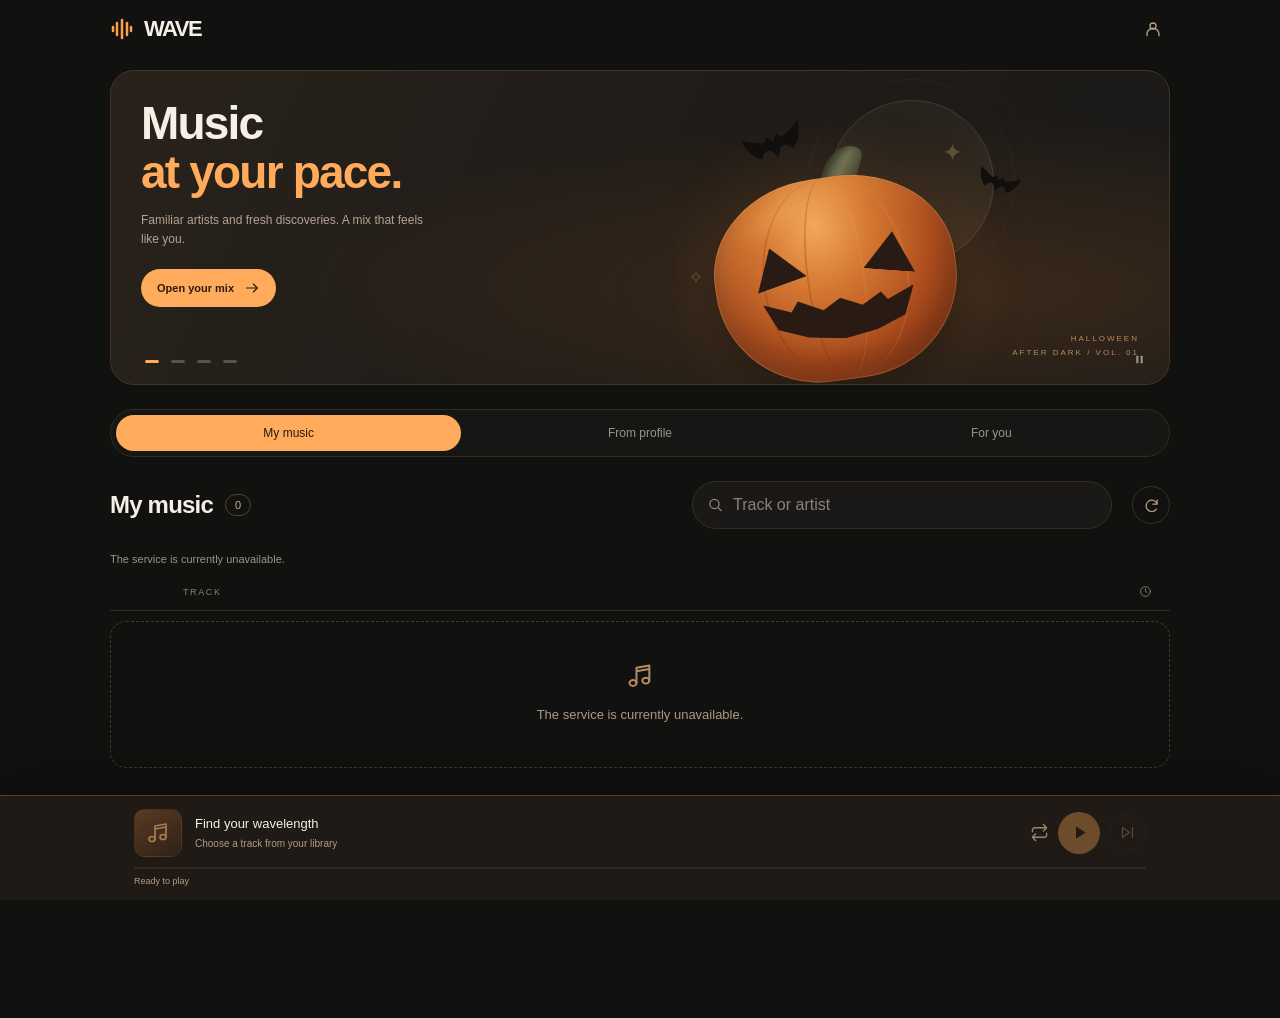
==== commit 05a1ca00: "Add keyless Archive music search and authenticated playback" ====
--- a/docs/index.html
+++ b/docs/index.html
@@ -60,7 +60,7 @@
 <div class="full-player">
  <header class="full-header"><button id="close-player" class="icon-button" aria-label="Свернуть плеер"><svg aria-hidden="true"><use href="#i-chevron"/></svg></button><div><small>СЕЙЧАС ИГРАЕТ</small><p id="full-queue-title">Моя коллекция</p></div><span class="full-wave" aria-hidden="true"><svg><use href="#i-wave"/></svg></span></header>
  <div class="full-artwork-space"><div id="full-artwork" class="full-artwork"><div class="artwork-fallback"><div class="art-vinyl"></div><span>WAVE</span><small>PERSONAL COLLECTION / 01</small></div></div>
- </div><div class="full-track-meta"><div><h2 id="full-title">Выберите композицию</h2><p id="full-performer">WAVE</p></div><span class="equalizer full-equalizer" aria-hidden="true"><i></i><i></i><i></i><i></i><i></i></span></div>
+ </div><div class="full-track-meta"><div><h2 id="full-title">Выберите композицию</h2><p id="full-performer">WAVE</p><p id="full-source" hidden></p></div><span class="equalizer full-equalizer" aria-hidden="true"><i></i><i></i><i></i><i></i><i></i></span></div>
  <div class="seek-area"><label class="sr-only" for="seek">Позиция воспроизведения</label><input id="seek" type="range" min="0" max="1" step="0.1" value="0" disabled><div class="playback-times"><span id="elapsed">0:00</span><span id="total-time">0:00</span></div></div>
  <div class="full-controls"><button id="full-repeat" class="icon-button" aria-label="Повторять очередь" aria-pressed="false"><svg aria-hidden="true"><use href="#i-repeat"/></svg></button><button id="previous" class="icon-button" aria-label="Предыдущий трек"><svg class="previous-icon" aria-hidden="true"><use href="#i-next"/></svg></button><button id="full-play" class="primary playback-button" aria-label="Воспроизвести"><svg aria-hidden="true"><use href="#i-play"/></svg></button><button id="full-next" class="icon-button" aria-label="Следующий трек"><svg aria-hidden="true"><use href="#i-next"/></svg></button><button id="full-save" class="icon-button" aria-label="Добавить в мою музыку" aria-pressed="false" disabled><svg aria-hidden="true"><use href="#i-plus"/></svg></button></div>
  <p id="full-status" class="full-status" role="status" aria-live="polite">Готов к воспроизведению</p>
--- a/docs/theme.css
+++ b/docs/theme.css
@@ -201,3 +201,10 @@
 @media(max-width:700px){.track-dialog{width:100%;height:100dvh;max-height:100dvh;border-radius:0;margin:0}}
 .is-fullscreen .track-dialog .full-player{padding-top:calc(12px + var(--wave-top-inset));padding-bottom:calc(14px + var(--wave-bottom-inset))}
 @media(max-height:650px){.track-dialog .full-player{padding-left:22px;padding-right:22px}.track-dialog .full-header{margin-bottom:8px}.track-dialog .full-track-meta{margin-top:10px}.track-dialog .full-track-meta h2{font-size:18px}.track-dialog .seek-area{margin-top:8px}.track-dialog .full-controls{margin-top:8px}.track-dialog .full-controls .playback-button{width:52px;height:52px}.track-dialog .full-status{margin-top:8px}}
+
+/* Section buttons form a fixed row, rather than a horizontally scrollable strip. */
+.catalogue-credit{grid-column:1/-1;display:block;font-size:10px;color:var(--muted);line-height:1.5}.track-row>.catalogue-credit{padding:0 8px 5px 76px}.catalogue-credit a{color:inherit;text-decoration:underline;text-underline-offset:2px}#full-source{margin-top:6px}
+.source-tabs{display:grid;grid-template-columns:1.05fr 1.1fr 1.25fr .8fr;width:100%;overflow:hidden;overscroll-behavior-x:none;touch-action:pan-y}
+.source-tabs button{width:100%;min-width:0;overflow:hidden;text-overflow:ellipsis;padding-left:6px;padding-right:6px;touch-action:pan-y}
+.source-tabs:has(#tab-catalog[hidden]){grid-template-columns:repeat(3,minmax(0,1fr))}
+@media(max-width:360px){.source-tabs button{font-size:10px;padding-left:4px;padding-right:4px}}
